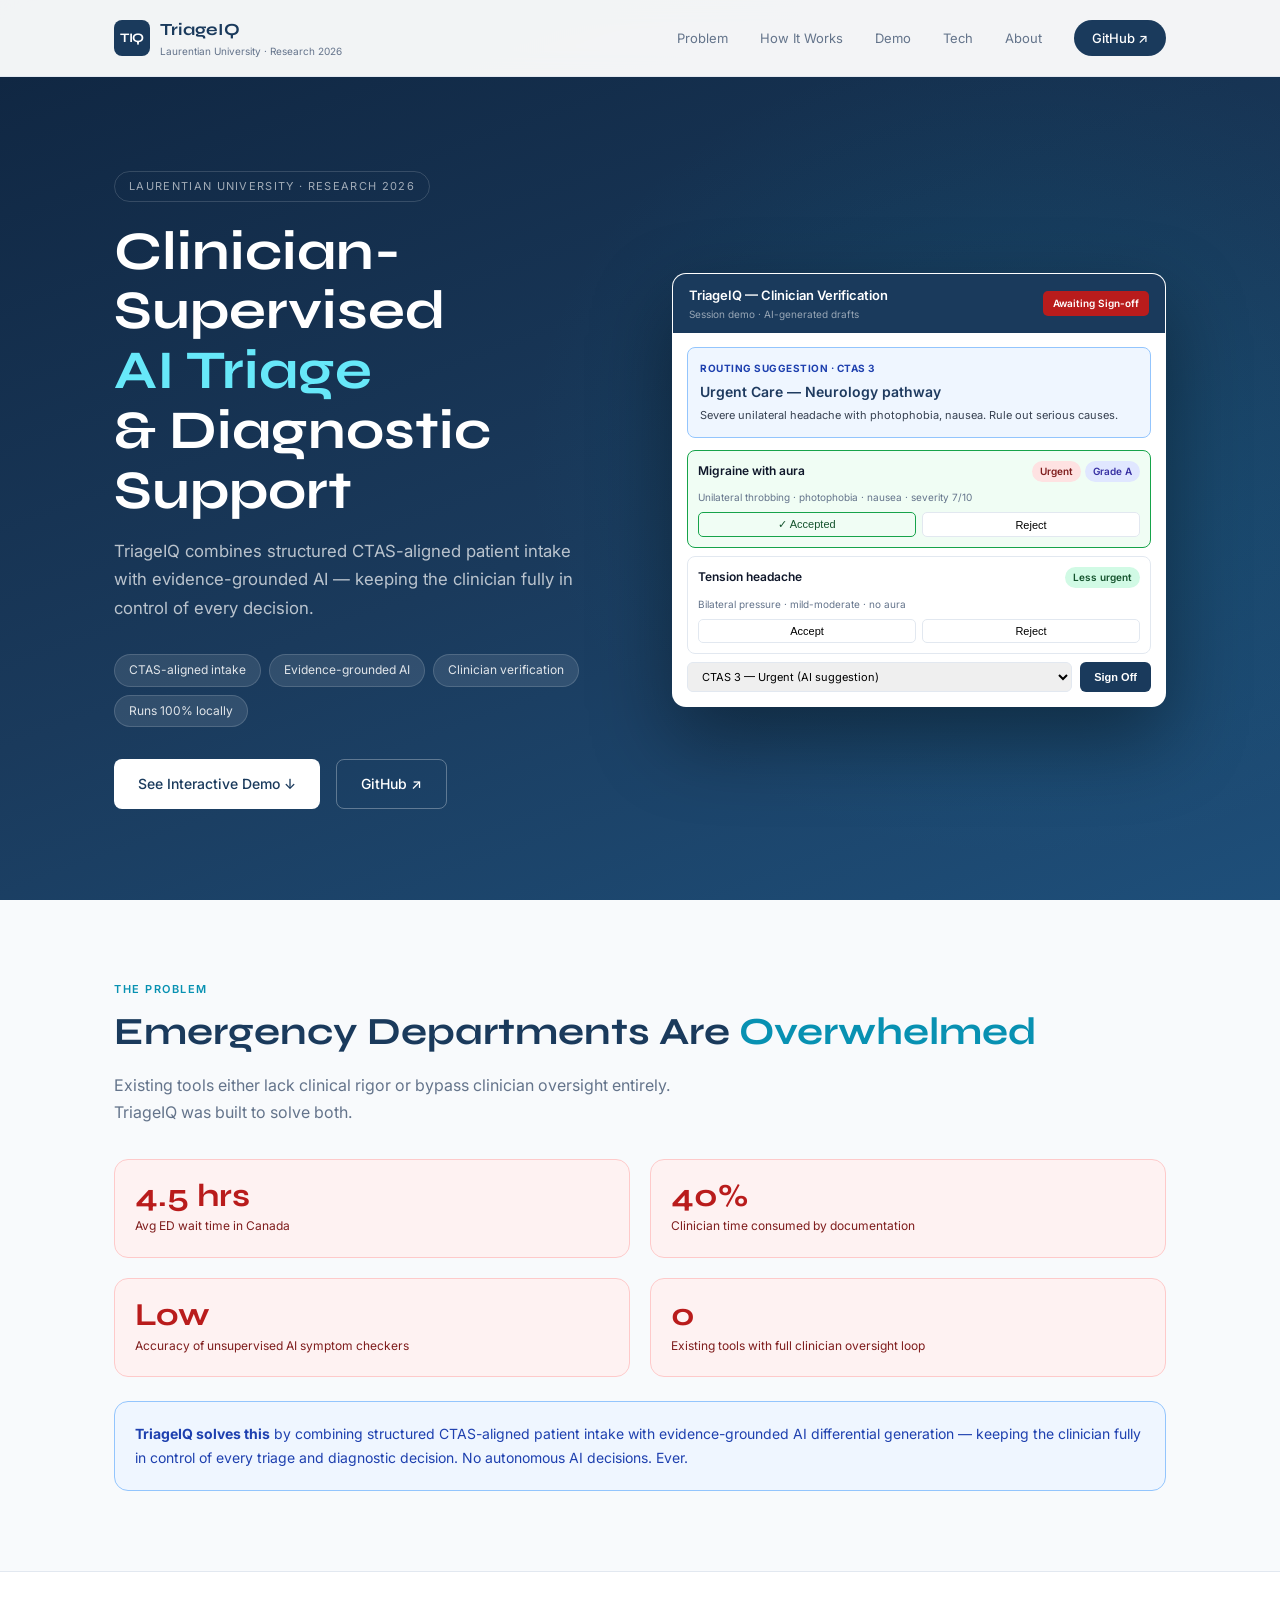
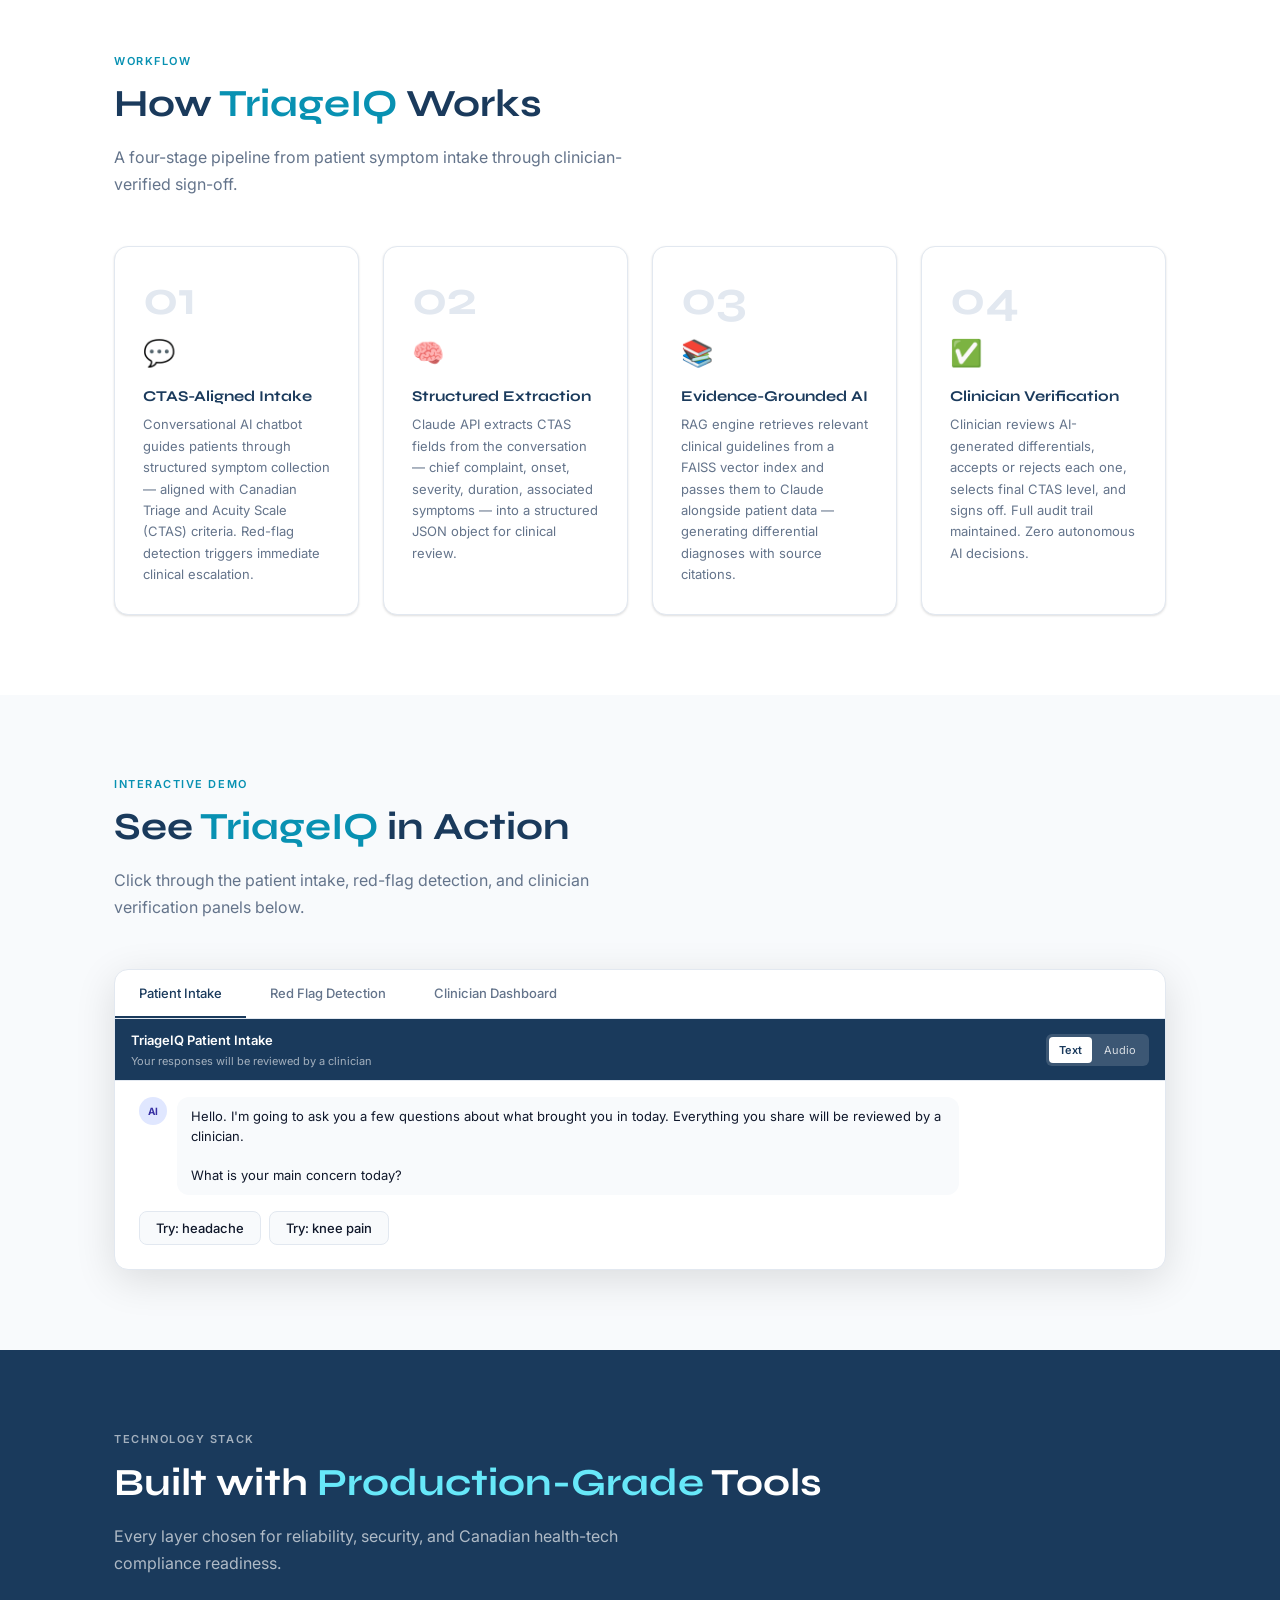
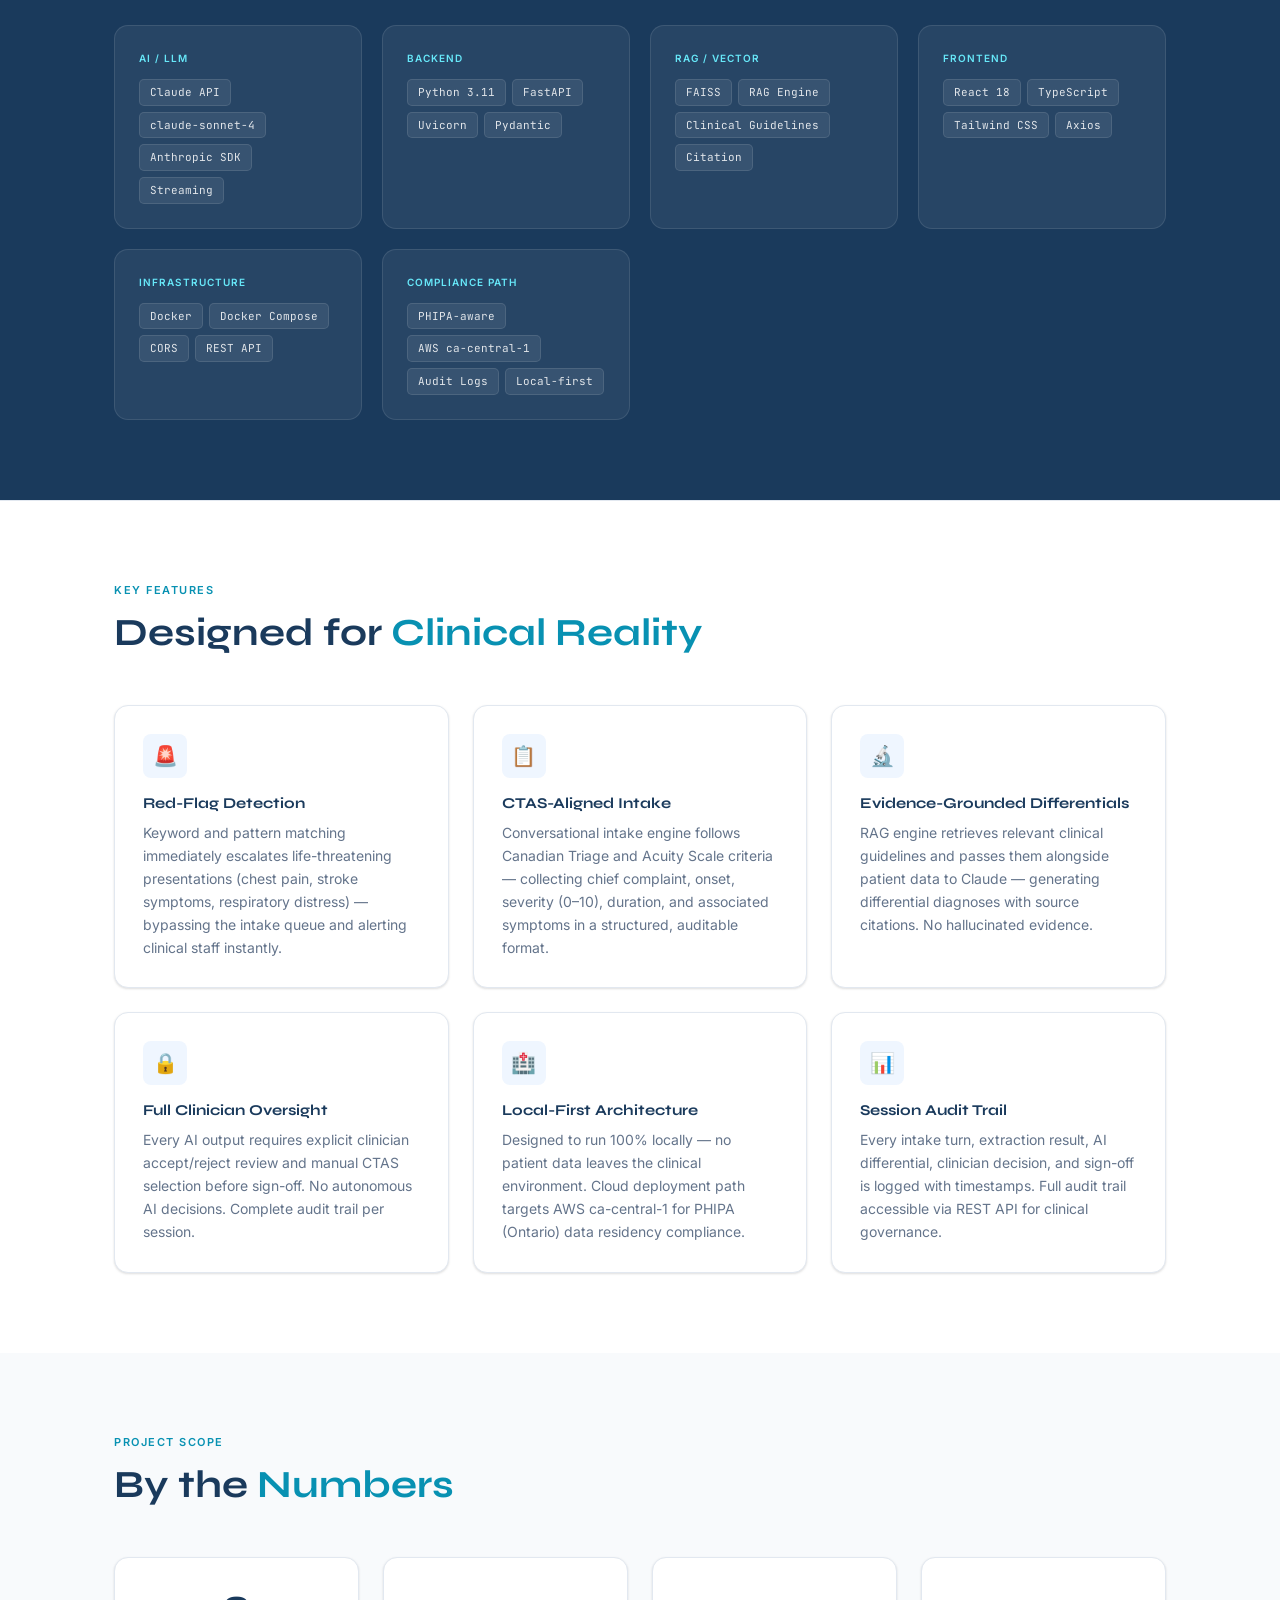
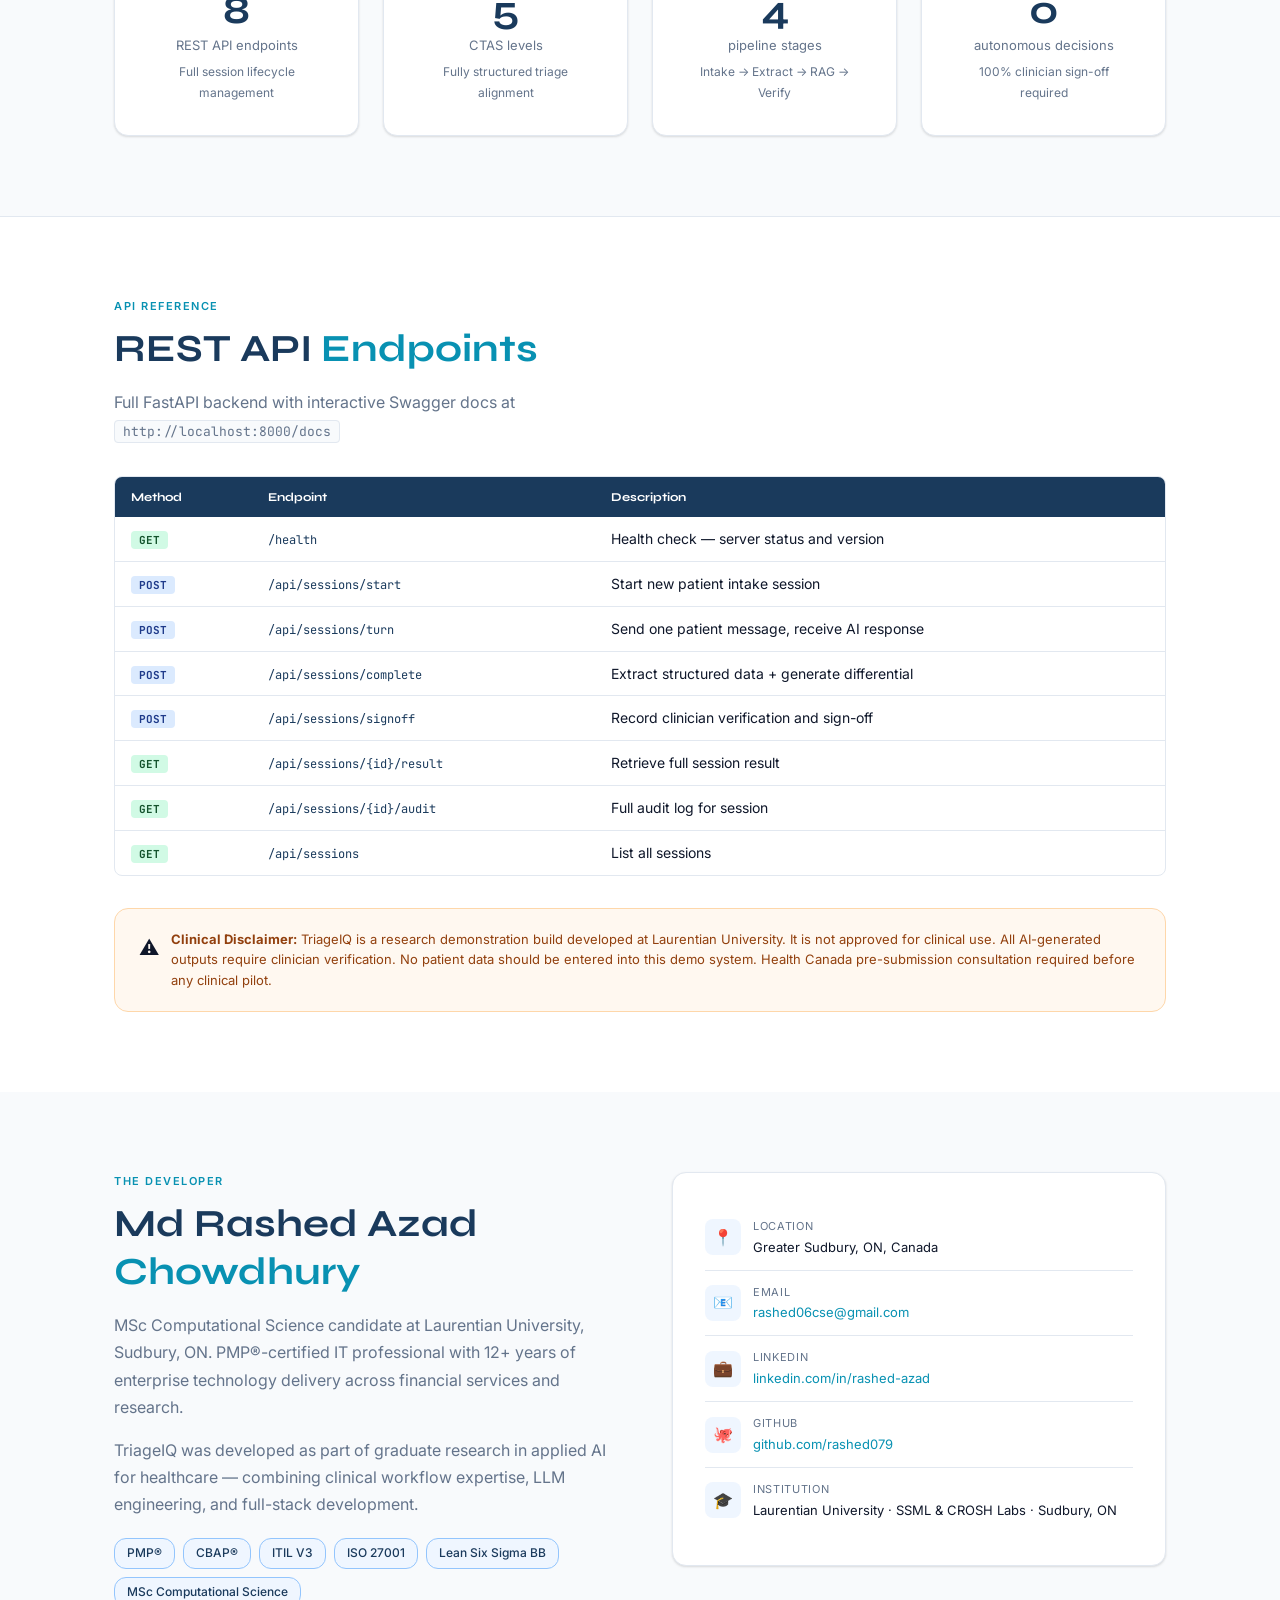
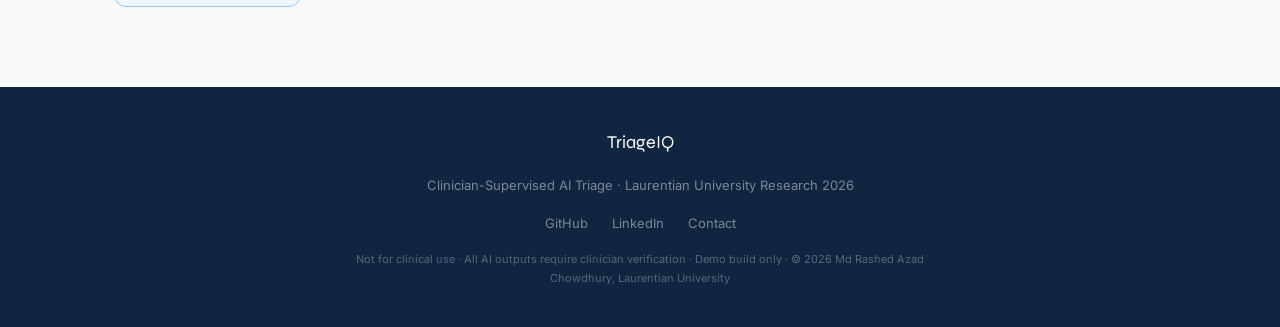
==== github-pages/index.html @ ac17ce96 "Add files via upload" ====
<!DOCTYPE html>
<html lang="en">
<head>
<meta charset="UTF-8">
<meta name="viewport" content="width=device-width, initial-scale=1.0">
<meta name="description" content="TriageIQ — Clinician-Supervised AI Triage & Diagnostic Support. CTAS-aligned intake, evidence-grounded differential generation, full clinician verification. Built at Laurentian University by Md Rashed Azad Chowdhury.">
<meta property="og:title" content="TriageIQ — Clinician-Supervised AI Triage">
<meta property="og:description" content="CTAS-aligned patient intake · Evidence-grounded AI differentials · Full clinician verification workflow">
<meta property="og:type" content="website">
<title>TriageIQ — Clinician-Supervised AI Triage · Laurentian University</title>
<link rel="preconnect" href="https://fonts.googleapis.com">
<link rel="preconnect" href="https://fonts.gstatic.com" crossorigin>
<link href="https://fonts.googleapis.com/css2?family=Syne:wght@400;600;700;800&family=Inter:wght@400;500;600&family=JetBrains+Mono:wght@400;700&display=swap" rel="stylesheet">
<style>
*,*::before,*::after{box-sizing:border-box;margin:0;padding:0}
:root{
  --navy:#1a3a5c;--navy-d:#0f2540;--navy-l:#2a5080;
  --teal:#0891b2;--teal-l:#67e8f9;
  --red:#dc2626;--red-l:#fef2f2;
  --green:#16a34a;--green-l:#f0fdf4;
  --amber:#d97706;--amber-l:#fffbeb;
  --blue-l:#eff6ff;--blue-m:#93c5fd;
  --surface:#f8fafc;--card:#fff;
  --text:#0f172a;--muted:#64748b;--border:#e2e8f0;
  --fd:'Syne',sans-serif;--fb:'Inter',sans-serif;--fm:'JetBrains Mono',monospace;
  --r:8px;--rl:14px;--tr:.2s cubic-bezier(.4,0,.2,1);
  --sh:0 1px 3px rgba(0,0,0,.08),0 1px 2px rgba(0,0,0,.06);
  --sh-lg:0 10px 40px rgba(0,0,0,.12);
}
html{scroll-behavior:smooth}
body{font-family:var(--fb);background:var(--surface);color:var(--text);font-size:16px;line-height:1.7;overflow-x:hidden}
a{color:var(--teal);text-decoration:none;transition:color var(--tr)}
a:hover{color:var(--navy)}
h1,h2,h3,h4{font-family:var(--fd);line-height:1.25}
.c{max-width:1100px;margin:0 auto;padding:0 1.5rem}
.sec{padding:5rem 0}

/* HEADER */
#hdr{position:fixed;top:0;left:0;right:0;z-index:100;background:rgba(255,255,255,.95);backdrop-filter:blur(12px);border-bottom:1px solid var(--border);transition:box-shadow var(--tr)}
#hdr.sc{box-shadow:var(--sh-lg)}
.hi{display:flex;align-items:center;justify-content:space-between;padding:1rem 1.5rem;max-width:1100px;margin:0 auto}
.sl{display:flex;align-items:center;gap:10px}
.lm{width:36px;height:36px;border-radius:var(--r);background:var(--navy);display:flex;align-items:center;justify-content:center;font-family:var(--fd);font-size:13px;font-weight:700;color:#fff;letter-spacing:-.5px}
.lt{font-family:var(--fd);font-size:17px;font-weight:700;color:var(--navy)}
.ls{font-size:10px;color:var(--muted);margin-top:-2px}
.nav{display:flex;gap:2rem;align-items:center}
.nav a{font-size:13px;color:var(--muted);transition:color var(--tr)}
.nav a:hover{color:var(--navy)}
.nc{padding:7px 18px;background:var(--navy);color:#fff!important;border-radius:20px;font-size:13px;font-weight:500;transition:background var(--tr)!important}
.nc:hover{background:var(--navy-l)!important}

/* HERO */
#hero{min-height:100vh;padding-top:80px;background:linear-gradient(160deg,var(--navy-d) 0%,var(--navy) 55%,#1e4f7a 100%);display:flex;align-items:center;overflow:hidden;position:relative}
#hero::before{content:'';position:absolute;inset:0;background:radial-gradient(ellipse 60% 70% at 80% 50%,rgba(8,145,178,.15) 0%,transparent 65%)}
.hg{display:grid;grid-template-columns:1fr 1fr;gap:4rem;align-items:center;position:relative}
.hew{display:inline-flex;align-items:center;gap:8px;font-size:11px;text-transform:uppercase;letter-spacing:.12em;color:rgba(255,255,255,.6);margin-bottom:1.25rem;border:1px solid rgba(255,255,255,.15);padding:5px 14px;border-radius:20px}
.ht{font-size:clamp(2.2rem,4.5vw,3.4rem);color:#fff;margin-bottom:1rem;line-height:1.1}
.ht span{color:var(--teal-l)}
.hd{color:rgba(255,255,255,.7);font-size:1.05rem;margin-bottom:2rem;max-width:480px}
.hps{display:flex;flex-wrap:wrap;gap:8px;margin-bottom:2rem}
.hp{background:rgba(255,255,255,.1);border:1px solid rgba(255,255,255,.15);padding:5px 14px;border-radius:20px;font-size:12px;color:rgba(255,255,255,.85)}
.hca{display:flex;gap:1rem;flex-wrap:wrap}
.btn{display:inline-flex;align-items:center;gap:8px;padding:12px 24px;border-radius:var(--r);font-size:14px;font-weight:500;cursor:pointer;transition:all var(--tr);border:none;font-family:var(--fb)}
.bw{background:#fff;color:var(--navy)}
.bw:hover{background:#f0f9ff;color:var(--navy);transform:translateY(-2px)}
.bg{background:transparent;color:#fff;border:1px solid rgba(255,255,255,.3)}
.bg:hover{border-color:#fff;transform:translateY(-2px)}

/* APP MOCKUP */
.am{background:#fff;border-radius:var(--rl);box-shadow:0 32px 80px rgba(0,0,0,.4);overflow:hidden;border:1px solid rgba(255,255,255,.1);animation:float 6s ease-in-out infinite}
@keyframes float{0%,100%{transform:translateY(0)}50%{transform:translateY(-10px)}}
.mtb{background:var(--navy);padding:10px 16px;display:flex;align-items:center;justify-content:space-between}
.mtt{font-weight:600;font-size:13px;color:#fff}
.mts{font-size:10px;color:rgba(255,255,255,.55)}
.sp{background:#b91c1c;padding:4px 10px;border-radius:5px;font-size:10px;font-weight:600;color:#fff}
.mb2{padding:14px}
.rb{background:var(--blue-l);border:1px solid var(--blue-m);border-radius:var(--r);padding:12px;margin-bottom:12px}
.rt{font-size:10px;font-weight:700;color:#1e40af;text-transform:uppercase;letter-spacing:.5px;margin-bottom:3px}
.rtt{font-size:14px;font-weight:600;color:#1e3a5f}
.rd{font-size:11px;color:#374151;margin-top:2px}
.dc{border:1px solid var(--border);border-radius:var(--r);padding:10px;margin-bottom:8px;transition:all .3s}
.dc.acc{border-color:#16a34a;background:var(--green-l)}
.dc.rej{border-color:#dc2626;background:var(--red-l);opacity:.6}
.dn{font-weight:600;font-size:12px;color:var(--text);margin-bottom:4px}
.dm2{font-size:10px;color:var(--muted);margin-bottom:6px}
.db{display:flex;gap:6px}
.dbt{flex:1;padding:5px;border-radius:5px;border:1px solid var(--border);background:#fff;font-size:11px;font-weight:500;cursor:pointer;transition:all .2s}
.dbt:hover{background:var(--surface)}
.dbt.ac{background:var(--green-l);border-color:#16a34a;color:#14532d}
.dbt.rj{background:var(--red-l);border-color:#dc2626;color:#7f1d1d}
.badge{display:inline-flex;align-items:center;padding:2px 8px;border-radius:20px;font-size:10px;font-weight:600}

/* PROBLEM */
.sg{display:grid;grid-template-columns:repeat(2,1fr);gap:1.25rem;margin-top:2rem}
.sc2{background:var(--red-l);border:1px solid #fecaca;border-radius:var(--rl);padding:1.25rem}
.sn{font-family:var(--fd);font-size:2rem;color:#b91c1c;font-weight:700;line-height:1}
.sl2{font-size:12px;color:#7f1d1d;margin-top:.3rem}
.sol{background:var(--blue-l);border:1px solid var(--blue-m);border-radius:var(--rl);padding:1.25rem;margin-top:1.5rem;font-size:14px;color:#1e40af;line-height:1.7}

/* HEADINGS */
.ew{font-size:11px;text-transform:uppercase;letter-spacing:.14em;color:var(--teal);margin-bottom:.6rem;font-weight:600}
.ew-w{color:rgba(255,255,255,.6)}
.st{font-size:clamp(1.7rem,3vw,2.4rem);color:var(--navy);margin-bottom:1rem}
.st span{color:var(--teal)}
.st-w{color:#fff}
.sd{color:var(--muted);max-width:560px}
.sd-w{color:rgba(255,255,255,.65)}

/* HOW IT WORKS */
.stg{display:grid;grid-template-columns:repeat(auto-fit,minmax(230px,1fr));gap:1.5rem;margin-top:3rem}
.scard{background:var(--card);border:1px solid var(--border);border-radius:var(--rl);padding:1.75rem;box-shadow:var(--sh);transition:all var(--tr)}
.scard:hover{transform:translateY(-4px);box-shadow:var(--sh-lg)}
.snum{font-family:var(--fd);font-size:3rem;font-weight:700;color:var(--border);line-height:1;margin-bottom:.5rem}
.sic{font-size:26px;margin-bottom:.75rem}
.sti{font-family:var(--fd);font-size:15px;color:var(--navy);margin-bottom:.5rem}
.sde{font-size:13px;color:var(--muted);line-height:1.65}

/* DEMO PANEL */
.demo-panel{background:var(--card);border:1px solid var(--border);border-radius:var(--rl);overflow:hidden;box-shadow:var(--sh-lg);margin-top:3rem}
.dp-tabs{display:flex;border-bottom:1px solid var(--border)}
.dp-tab{padding:.75rem 1.5rem;font-size:13px;font-weight:500;cursor:pointer;color:var(--muted);border-bottom:2px solid transparent;transition:all var(--tr)}
.dp-tab.active{color:var(--navy);border-bottom-color:var(--navy)}
.dp-body{padding:1.5rem}
.chat-demo{display:flex;flex-direction:column;gap:12px}
.cm{display:flex;gap:10px}
.cm.u{flex-direction:row-reverse}
.av{width:28px;height:28px;border-radius:50%;background:#e0e7ff;display:flex;align-items:center;justify-content:center;font-size:10px;font-weight:700;color:#3730a3;flex-shrink:0}
.bub{max-width:78%;padding:10px 14px;border-radius:12px;font-size:13px;line-height:1.5}
.bub.ai{background:var(--surface);color:var(--text)}
.bub.u{background:var(--navy);color:#fff}
.bub.alert{background:var(--red-l);border:1px solid #fecaca;color:#7f1d1d}
.pulse-dot{display:inline-block;width:8px;height:8px;border-radius:50%;background:#dc2626;animation:pulse 1s ease-in-out infinite;margin-right:6px}
@keyframes pulse{0%,100%{opacity:1}50%{opacity:.3}}
.red-bar{background:var(--red-l);border-bottom:2px solid #dc2626;padding:10px 16px;display:flex;align-items:center;gap:8px;font-size:13px;font-weight:600;color:#7f1d1d}

/* TECH */
.tech-section{background:var(--navy)}
.tg{display:grid;grid-template-columns:repeat(auto-fit,minmax(200px,1fr));gap:1.25rem;margin-top:3rem}
.tc{background:rgba(255,255,255,.06);border:1px solid rgba(255,255,255,.1);border-radius:var(--rl);padding:1.5rem;transition:all var(--tr)}
.tc:hover{background:rgba(255,255,255,.1);border-color:rgba(255,255,255,.2)}
.tcat{font-size:10px;text-transform:uppercase;letter-spacing:.1em;color:var(--teal-l);margin-bottom:.75rem;font-weight:600}
.tis{display:flex;flex-wrap:wrap;gap:6px}
.ttag{font-family:var(--fm);font-size:11px;background:rgba(255,255,255,.08);border:1px solid rgba(255,255,255,.1);padding:3px 10px;border-radius:5px;color:rgba(255,255,255,.85)}

/* FEATURES */
.fg{display:grid;grid-template-columns:repeat(auto-fit,minmax(280px,1fr));gap:1.5rem;margin-top:3rem}
.fc{background:var(--card);border:1px solid var(--border);border-radius:var(--rl);padding:1.75rem;box-shadow:var(--sh)}
.fic{width:44px;height:44px;border-radius:var(--r);background:var(--blue-l);display:flex;align-items:center;justify-content:center;font-size:20px;margin-bottom:1rem}
.fti{font-family:var(--fd);font-size:15px;color:var(--navy);margin-bottom:.5rem}
.fde{font-size:14px;color:var(--muted);line-height:1.65}

/* API TABLE */
.api-wrap{overflow-x:auto;margin-top:2rem;border-radius:var(--r);border:1px solid var(--border)}
.at{width:100%;border-collapse:collapse;font-size:14px}
.at th{background:var(--navy);color:#fff;padding:10px 16px;text-align:left;font-family:var(--fd);font-size:12px}
.at td{padding:10px 16px;border-bottom:1px solid var(--border)}
.at tr:last-child td{border-bottom:none}
.at tr:hover td{background:var(--surface)}
.meth{font-family:var(--fm);font-size:11px;font-weight:700;padding:2px 8px;border-radius:4px}
.meth.g{background:#d1fae5;color:#14532d}
.meth.p{background:#dbeafe;color:#1e3a8a}
.ep{font-family:var(--fm);font-size:12px;color:var(--navy)}

/* METRICS */
.mg{display:grid;grid-template-columns:repeat(auto-fit,minmax(180px,1fr));gap:1.5rem;margin-top:3rem}
.mc{background:var(--card);border:1px solid var(--border);border-radius:var(--rl);padding:2rem;text-align:center;box-shadow:var(--sh)}
.mn{font-family:var(--fd);font-size:2.5rem;font-weight:700;color:var(--navy);line-height:1}
.mu{font-size:13px;color:var(--muted);margin-top:.25rem}
.ml{font-size:12px;color:var(--muted);margin-top:.4rem}

/* DISCLAIMER */
.disc{background:#fff8f0;border:1px solid #fed7aa;border-radius:var(--rl);padding:1.25rem 1.5rem;display:flex;gap:12px;align-items:flex-start;margin-top:2rem}
.di{font-size:20px;flex-shrink:0;margin-top:2px}
.dt{font-size:13px;color:#92400e;line-height:1.6}

/* ABOUT */
.ag{display:grid;grid-template-columns:1fr 1fr;gap:4rem;align-items:start}
.ct{display:flex;flex-wrap:wrap;gap:8px;margin-top:1.25rem}
.ctg{font-size:12px;padding:4px 12px;border-radius:12px;background:var(--blue-l);border:1px solid var(--blue-m);color:var(--navy);font-weight:500}
.cc{background:var(--card);border:1px solid var(--border);border-radius:var(--rl);padding:2rem;box-shadow:var(--sh)}
.cr{display:flex;align-items:center;gap:12px;padding:.75rem 0;border-bottom:1px solid var(--border)}
.cr:last-child{border-bottom:none}
.ci{width:36px;height:36px;border-radius:var(--r);background:var(--blue-l);display:flex;align-items:center;justify-content:center;font-size:16px;flex-shrink:0}
.cla{font-size:11px;color:var(--muted);text-transform:uppercase;letter-spacing:.06em}
.cva{font-size:13px;color:var(--text)}
.cva a{color:var(--teal)}

/* FOOTER */
#ftr{background:var(--navy-d);padding:2.5rem 0}
.fi{display:flex;flex-direction:column;align-items:center;gap:1rem;text-align:center}
.flo{font-family:var(--fd);font-size:18px;color:#fff}
.ftg{font-size:13px;color:rgba(255,255,255,.45)}
.fls{display:flex;gap:1.5rem}
.fls a{font-size:13px;color:rgba(255,255,255,.45);transition:color var(--tr)}
.fls a:hover{color:var(--teal-l)}
.fd2{font-size:11px;color:rgba(255,255,255,.3);max-width:600px}

/* RESPONSIVE */
@media(max-width:768px){
  .hg,.ag{grid-template-columns:1fr}
  .am{display:none}
  .nav{display:none}
  .sg{grid-template-columns:1fr 1fr}
}
</style>
</head>
<body>

<!-- HEADER -->
<header id="hdr">
  <div class="hi">
    <div class="sl">
      <div class="lm">TIQ</div>
      <div>
        <div class="lt">TriageIQ</div>
        <div class="ls">Laurentian University · Research 2026</div>
      </div>
    </div>
    <nav class="nav" aria-label="Primary">
      <a href="#problem">Problem</a>
      <a href="#how">How It Works</a>
      <a href="#demo">Demo</a>
      <a href="#tech">Tech</a>
      <a href="#about">About</a>
      <a href="https://github.com/rashed079/triageiq" class="nc" target="_blank" rel="noopener">GitHub ↗</a>
    </nav>
  </div>
</header>

<!-- HERO -->
<section id="hero">
  <div class="c">
    <div class="hg">
      <div>
        <div class="hew">Laurentian University · Research 2026</div>
        <h1 class="ht">Clinician-Supervised<br><span>AI Triage</span><br>& Diagnostic Support</h1>
        <p class="hd">TriageIQ combines structured CTAS-aligned patient intake with evidence-grounded AI — keeping the clinician fully in control of every decision.</p>
        <div class="hps">
          <span class="hp">CTAS-aligned intake</span>
          <span class="hp">Evidence-grounded AI</span>
          <span class="hp">Clinician verification</span>
          <span class="hp">Runs 100% locally</span>
        </div>
        <div class="hca">
          <a href="#demo" class="btn bw">See Interactive Demo ↓</a>
          <a href="https://github.com/rashed079/triageiq" class="btn bg" target="_blank" rel="noopener">GitHub ↗</a>
        </div>
      </div>
      <div aria-hidden="true">
        <div class="am">
          <div class="mtb">
            <div><div class="mtt">TriageIQ — Clinician Verification</div><div class="mts">Session demo · AI-generated drafts</div></div>
            <div class="sp">Awaiting Sign-off</div>
          </div>
          <div class="mb2">
            <div class="rb">
              <div class="rt">Routing suggestion · CTAS 3</div>
              <div class="rtt">Urgent Care — Neurology pathway</div>
              <div class="rd">Severe unilateral headache with photophobia, nausea. Rule out serious causes.</div>
            </div>
            <div class="dc acc" id="m-d1">
              <div style="display:flex;justify-content:space-between;align-items:flex-start;margin-bottom:4px">
                <div class="dn">Migraine with aura</div>
                <div style="display:flex;gap:4px">
                  <span class="badge" style="background:#fee2e2;color:#7f1d1d">Urgent</span>
                  <span class="badge" style="background:#e0e7ff;color:#3730a3">Grade A</span>
                </div>
              </div>
              <div class="dm2">Unilateral throbbing · photophobia · nausea · severity 7/10</div>
              <div class="db">
                <button class="dbt ac" onclick="mockAccept('m-d1',this)">✓ Accepted</button>
                <button class="dbt" onclick="mockReject('m-d1',this)">Reject</button>
              </div>
            </div>
            <div class="dc" id="m-d2">
              <div style="display:flex;justify-content:space-between;align-items:flex-start;margin-bottom:4px">
                <div class="dn">Tension headache</div>
                <span class="badge" style="background:#d1fae5;color:#14532d">Less urgent</span>
              </div>
              <div class="dm2">Bilateral pressure · mild-moderate · no aura</div>
              <div class="db">
                <button class="dbt" onclick="mockAccept('m-d2',this)">Accept</button>
                <button class="dbt" onclick="mockReject('m-d2',this)">Reject</button>
              </div>
            </div>
            <div style="display:flex;gap:8px;margin-top:8px">
              <select style="flex:1;padding:6px 10px;border-radius:6px;font-size:11px;border:1px solid var(--border);font-family:var(--fb)">
                <option>CTAS 3 — Urgent (AI suggestion)</option>
                <option>CTAS 2 — Emergent</option>
              </select>
              <button style="padding:6px 14px;background:var(--navy);color:#fff;border:none;border-radius:6px;font-size:11px;font-weight:600;cursor:pointer">Sign Off</button>
            </div>
          </div>
        </div>
      </div>
    </div>
  </div>
</section>

<!-- PROBLEM -->
<section id="problem" class="sec">
  <div class="c">
    <p class="ew">The Problem</p>
    <h2 class="st">Emergency Departments Are <span>Overwhelmed</span></h2>
    <p class="sd">Existing tools either lack clinical rigor or bypass clinician oversight entirely. TriageIQ was built to solve both.</p>
    <div class="sg">
      <div class="sc2"><div class="sn">4.5 hrs</div><div class="sl2">Avg ED wait time in Canada</div></div>
      <div class="sc2"><div class="sn">40%</div><div class="sl2">Clinician time consumed by documentation</div></div>
      <div class="sc2"><div class="sn">Low</div><div class="sl2">Accuracy of unsupervised AI symptom checkers</div></div>
      <div class="sc2"><div class="sn">0</div><div class="sl2">Existing tools with full clinician oversight loop</div></div>
    </div>
    <div class="sol">
      <strong>TriageIQ solves this</strong> by combining structured CTAS-aligned patient intake with evidence-grounded AI differential generation — keeping the clinician fully in control of every triage and diagnostic decision. No autonomous AI decisions. Ever.
    </div>
  </div>
</section>

<!-- HOW IT WORKS -->
<section id="how" class="sec" style="background:#fff;border-top:1px solid var(--border)">
  <div class="c">
    <p class="ew">Workflow</p>
    <h2 class="st">How <span>TriageIQ</span> Works</h2>
    <p class="sd">A four-stage pipeline from patient symptom intake through clinician-verified sign-off.</p>
    <div class="stg">
      <div class="scard"><div class="snum">01</div><div class="sic">💬</div><h3 class="sti">CTAS-Aligned Intake</h3><p class="sde">Conversational AI chatbot guides patients through structured symptom collection — aligned with Canadian Triage and Acuity Scale (CTAS) criteria. Red-flag detection triggers immediate clinical escalation.</p></div>
      <div class="scard"><div class="snum">02</div><div class="sic">🧠</div><h3 class="sti">Structured Extraction</h3><p class="sde">Claude API extracts CTAS fields from the conversation — chief complaint, onset, severity, duration, associated symptoms — into a structured JSON object for clinical review.</p></div>
      <div class="scard"><div class="snum">03</div><div class="sic">📚</div><h3 class="sti">Evidence-Grounded AI</h3><p class="sde">RAG engine retrieves relevant clinical guidelines from a FAISS vector index and passes them to Claude alongside patient data — generating differential diagnoses with source citations.</p></div>
      <div class="scard"><div class="snum">04</div><div class="sic">✅</div><h3 class="sti">Clinician Verification</h3><p class="sde">Clinician reviews AI-generated differentials, accepts or rejects each one, selects final CTAS level, and signs off. Full audit trail maintained. Zero autonomous AI decisions.</p></div>
    </div>
  </div>
</section>

<!-- INTERACTIVE DEMO -->
<section id="demo" class="sec">
  <div class="c">
    <p class="ew">Interactive Demo</p>
    <h2 class="st">See <span>TriageIQ</span> in Action</h2>
    <p class="sd">Click through the patient intake, red-flag detection, and clinician verification panels below.</p>
    <div class="demo-panel">
      <div class="dp-tabs">
        <div class="dp-tab active" onclick="showTab('intake',this)">Patient Intake</div>
        <div class="dp-tab" onclick="showTab('redflag',this)">Red Flag Detection</div>
        <div class="dp-tab" onclick="showTab('clinician',this)">Clinician Dashboard</div>
      </div>
      <div id="tab-intake" class="dp-body">
        <div style="background:var(--navy);padding:10px 16px;display:flex;justify-content:space-between;align-items:center;margin:-1.5rem -1.5rem 1rem;border-bottom:1px solid var(--border)">
          <div><div style="font-weight:600;font-size:13px;color:#fff">TriageIQ Patient Intake</div><div style="font-size:11px;color:rgba(255,255,255,.6)">Your responses will be reviewed by a clinician</div></div>
          <div style="background:rgba(255,255,255,.15);border-radius:6px;padding:3px;display:flex;gap:2px">
            <div style="padding:4px 10px;background:#fff;border-radius:4px;font-size:11px;font-weight:600;color:var(--navy)">Text</div>
            <div style="padding:4px 10px;font-size:11px;color:rgba(255,255,255,.8)">Audio</div>
          </div>
        </div>
        <div class="chat-demo" id="intake-chat">
          <div class="cm"><div class="av">AI</div><div class="bub ai">Hello. I'm going to ask you a few questions about what brought you in today. Everything you share will be reviewed by a clinician.<br><br>What is your main concern today?</div></div>
        </div>
        <div style="display:flex;gap:8px;margin-top:1rem;flex-wrap:wrap">
          <button class="btn" style="padding:8px 16px;font-size:13px;background:var(--surface);border:1px solid var(--border);color:var(--text)" onclick="addMsg('intake-chat','I have a severe headache on one side','Severe unilateral headache for 3 hours, with sensitivity to light and feeling nauseous.')">Try: headache</button>
          <button class="btn" style="padding:8px 16px;font-size:13px;background:var(--surface);border:1px solid var(--border);color:var(--text)" onclick="addMsg('intake-chat','My knee is swollen and painful','How long has your knee been swollen? And did you injure it or did it come on gradually?')">Try: knee pain</button>
        </div>
      </div>
      <div id="tab-redflag" class="dp-body" style="display:none">
        <div class="red-bar"><span class="pulse-dot"></span>The clinical team has been alerted. Please remain where you are.</div>
        <div class="chat-demo" style="margin-top:1rem">
          <div class="cm"><div class="av">AI</div><div class="bub ai">Hello. What is your main concern today?</div></div>
          <div class="cm u"><div class="bub u">I have chest pain and cannot breathe</div></div>
          <div class="cm"><div class="av">AI</div><div class="bub alert">I need to alert the clinical team right away. Please stay where you are — someone will be with you very soon. <strong>Do not move.</strong></div></div>
        </div>
        <div style="background:var(--red-l);border:1px solid #fecaca;border-radius:var(--r);padding:1rem;margin-top:1rem">
          <div style="font-weight:600;font-size:13px;color:#7f1d1d;margin-bottom:.4rem">🚨 Red Flag Detected — Immediate Escalation</div>
          <div style="font-size:12px;color:#991b1b">Keywords matched: <code style="background:#fecaca;padding:1px 6px;border-radius:4px">chest pain</code> + <code style="background:#fecaca;padding:1px 6px;border-radius:4px">cannot breathe</code> → CTAS 1 auto-escalation protocol triggered. Clinician dashboard alerted.</div>
        </div>
      </div>
      <div id="tab-clinician" class="dp-body" style="display:none">
        <div style="display:flex;align-items:center;justify-content:space-between;margin-bottom:1rem;flex-wrap:wrap;gap:8px">
          <div><div style="font-weight:600;font-size:14px;color:var(--navy)">Clinician Verification Dashboard</div><div style="font-size:12px;color:var(--muted)">AI-generated drafts — all decisions require clinician sign-off</div></div>
          <span class="badge" style="background:#fee2e2;color:#7f1d1d;font-size:12px;padding:4px 12px">Awaiting Sign-off</span>
        </div>
        <div class="rb">
          <div class="rt">AI Routing Suggestion · CTAS 3</div>
          <div class="rtt">Urgent Care — Neurology pathway</div>
          <div class="rd">Severe unilateral headache with photophobia and nausea. Rule out subarachnoid haemorrhage and meningitis.</div>
        </div>
        <div class="dc" id="c-d1">
          <div style="display:flex;justify-content:space-between;align-items:flex-start;margin-bottom:6px">
            <div class="dn">Migraine with aura</div>
            <div style="display:flex;gap:4px">
              <span class="badge" style="background:#fee2e2;color:#7f1d1d">Urgent</span>
              <span class="badge" style="background:#b91c1c;color:#fff">High confidence</span>
              <span class="badge" style="background:#e0e7ff;color:#3730a3">Grade A evidence</span>
            </div>
          </div>
          <div class="dm2">Unilateral throbbing headache · photophobia · nausea · onset 3 hours · severity 7/10 · CTAS guideline §3.2 cited</div>
          <div class="db">
            <button class="dbt" id="c-d1-a" onclick="clinAccept('c-d1')">Accept</button>
            <button class="dbt" id="c-d1-r" onclick="clinReject('c-d1')">Reject</button>
          </div>
        </div>
        <div class="dc" id="c-d2">
          <div style="display:flex;justify-content:space-between;align-items:flex-start;margin-bottom:6px">
            <div class="dn">Tension headache</div>
            <div style="display:flex;gap:4px">
              <span class="badge" style="background:#d1fae5;color:#14532d">Less urgent</span>
              <span class="badge" style="background:#b45309;color:#fff">Medium confidence</span>
            </div>
          </div>
          <div class="dm2">Bilateral pressure · mild-moderate severity · no aura reported</div>
          <div class="db">
            <button class="dbt" id="c-d2-a" onclick="clinAccept('c-d2')">Accept</button>
            <button class="dbt" id="c-d2-r" onclick="clinReject('c-d2')">Reject</button>
          </div>
        </div>
        <div style="display:flex;gap:8px;align-items:center;margin-top:1rem;flex-wrap:wrap">
          <select id="ctas-sel" style="flex:1;min-width:200px;padding:8px 12px;border-radius:var(--r);font-size:13px;border:1px solid var(--border);font-family:var(--fb)">
            <option value="">Select CTAS level to enable sign-off</option>
            <option value="2">2 — Emergent</option>
            <option value="3">3 — Urgent</option>
            <option value="4">4 — Less Urgent</option>
          </select>
          <button id="signoff-btn" onclick="doSignoff()" style="padding:8px 20px;background:#ccc;color:#fff;border:none;border-radius:var(--r);font-size:13px;font-weight:600;cursor:not-allowed;transition:all .2s">Sign Off & Finalize</button>
        </div>
        <div id="signoff-result" style="display:none;margin-top:1rem;background:var(--green-l);border:1px solid #86efac;border-radius:var(--r);padding:1rem;font-size:13px;color:#14532d">
          <strong>✓ Session finalized.</strong> Clinician sign-off recorded. Full audit trail saved. Patient routing confirmed.
        </div>
      </div>
    </div>
  </div>
</section>

<!-- TECH STACK -->
<section id="tech" class="sec tech-section">
  <div class="c">
    <p class="ew ew-w">Technology Stack</p>
    <h2 class="st st-w">Built with <span style="color:var(--teal-l)">Production-Grade</span> Tools</h2>
    <p class="sd sd-w">Every layer chosen for reliability, security, and Canadian health-tech compliance readiness.</p>
    <div class="tg">
      <div class="tc"><div class="tcat">AI / LLM</div><div class="tis"><span class="ttag">Claude API</span><span class="ttag">claude-sonnet-4</span><span class="ttag">Anthropic SDK</span><span class="ttag">Streaming</span></div></div>
      <div class="tc"><div class="tcat">Backend</div><div class="tis"><span class="ttag">Python 3.11</span><span class="ttag">FastAPI</span><span class="ttag">Uvicorn</span><span class="ttag">Pydantic</span></div></div>
      <div class="tc"><div class="tcat">RAG / Vector</div><div class="tis"><span class="ttag">FAISS</span><span class="ttag">RAG Engine</span><span class="ttag">Clinical Guidelines</span><span class="ttag">Citation</span></div></div>
      <div class="tc"><div class="tcat">Frontend</div><div class="tis"><span class="ttag">React 18</span><span class="ttag">TypeScript</span><span class="ttag">Tailwind CSS</span><span class="ttag">Axios</span></div></div>
      <div class="tc"><div class="tcat">Infrastructure</div><div class="tis"><span class="ttag">Docker</span><span class="ttag">Docker Compose</span><span class="ttag">CORS</span><span class="ttag">REST API</span></div></div>
      <div class="tc"><div class="tcat">Compliance Path</div><div class="tis"><span class="ttag">PHIPA-aware</span><span class="ttag">AWS ca-central-1</span><span class="ttag">Audit Logs</span><span class="ttag">Local-first</span></div></div>
    </div>
  </div>
</section>

<!-- KEY FEATURES -->
<section class="sec" style="background:#fff;border-top:1px solid var(--border)">
  <div class="c">
    <p class="ew">Key Features</p>
    <h2 class="st">Designed for <span>Clinical Reality</span></h2>
    <div class="fg">
      <div class="fc"><div class="fic">🚨</div><h3 class="fti">Red-Flag Detection</h3><p class="fde">Keyword and pattern matching immediately escalates life-threatening presentations (chest pain, stroke symptoms, respiratory distress) — bypassing the intake queue and alerting clinical staff instantly.</p></div>
      <div class="fc"><div class="fic">📋</div><h3 class="fti">CTAS-Aligned Intake</h3><p class="fde">Conversational intake engine follows Canadian Triage and Acuity Scale criteria — collecting chief complaint, onset, severity (0–10), duration, and associated symptoms in a structured, auditable format.</p></div>
      <div class="fc"><div class="fic">🔬</div><h3 class="fti">Evidence-Grounded Differentials</h3><p class="fde">RAG engine retrieves relevant clinical guidelines and passes them alongside patient data to Claude — generating differential diagnoses with source citations. No hallucinated evidence.</p></div>
      <div class="fc"><div class="fic">🔒</div><h3 class="fti">Full Clinician Oversight</h3><p class="fde">Every AI output requires explicit clinician accept/reject review and manual CTAS selection before sign-off. No autonomous AI decisions. Complete audit trail per session.</p></div>
      <div class="fc"><div class="fic">🏥</div><h3 class="fti">Local-First Architecture</h3><p class="fde">Designed to run 100% locally — no patient data leaves the clinical environment. Cloud deployment path targets AWS ca-central-1 for PHIPA (Ontario) data residency compliance.</p></div>
      <div class="fc"><div class="fic">📊</div><h3 class="fti">Session Audit Trail</h3><p class="fde">Every intake turn, extraction result, AI differential, clinician decision, and sign-off is logged with timestamps. Full audit trail accessible via REST API for clinical governance.</p></div>
    </div>
  </div>
</section>

<!-- METRICS -->
<section class="sec">
  <div class="c">
    <p class="ew">Project Scope</p>
    <h2 class="st">By the <span>Numbers</span></h2>
    <div class="mg">
      <div class="mc"><div class="mn">8</div><div class="mu">REST API endpoints</div><div class="ml">Full session lifecycle management</div></div>
      <div class="mc"><div class="mn">5</div><div class="mu">CTAS levels</div><div class="ml">Fully structured triage alignment</div></div>
      <div class="mc"><div class="mn">4</div><div class="mu">pipeline stages</div><div class="ml">Intake → Extract → RAG → Verify</div></div>
      <div class="mc"><div class="mn">0</div><div class="mu">autonomous decisions</div><div class="ml">100% clinician sign-off required</div></div>
    </div>
  </div>
</section>

<!-- API REFERENCE -->
<section id="api" class="sec" style="background:#fff;border-top:1px solid var(--border)">
  <div class="c">
    <p class="ew">API Reference</p>
    <h2 class="st">REST API <span>Endpoints</span></h2>
    <p class="sd">Full FastAPI backend with interactive Swagger docs at <code style="font-family:var(--fm);font-size:13px;background:var(--surface);padding:2px 8px;border-radius:4px;border:1px solid var(--border)">http://localhost:8000/docs</code></p>
    <div class="api-wrap">
      <table class="at">
        <thead><tr><th>Method</th><th>Endpoint</th><th>Description</th></tr></thead>
        <tbody>
          <tr><td><span class="meth g">GET</span></td><td><span class="ep">/health</span></td><td>Health check — server status and version</td></tr>
          <tr><td><span class="meth p">POST</span></td><td><span class="ep">/api/sessions/start</span></td><td>Start new patient intake session</td></tr>
          <tr><td><span class="meth p">POST</span></td><td><span class="ep">/api/sessions/turn</span></td><td>Send one patient message, receive AI response</td></tr>
          <tr><td><span class="meth p">POST</span></td><td><span class="ep">/api/sessions/complete</span></td><td>Extract structured data + generate differential</td></tr>
          <tr><td><span class="meth p">POST</span></td><td><span class="ep">/api/sessions/signoff</span></td><td>Record clinician verification and sign-off</td></tr>
          <tr><td><span class="meth g">GET</span></td><td><span class="ep">/api/sessions/{id}/result</span></td><td>Retrieve full session result</td></tr>
          <tr><td><span class="meth g">GET</span></td><td><span class="ep">/api/sessions/{id}/audit</span></td><td>Full audit log for session</td></tr>
          <tr><td><span class="meth g">GET</span></td><td><span class="ep">/api/sessions</span></td><td>List all sessions</td></tr>
        </tbody>
      </table>
    </div>
    <div class="disc">
      <div class="di">⚠️</div>
      <div class="dt"><strong>Clinical Disclaimer:</strong> TriageIQ is a research demonstration build developed at Laurentian University. It is not approved for clinical use. All AI-generated outputs require clinician verification. No patient data should be entered into this demo system. Health Canada pre-submission consultation required before any clinical pilot.</div>
    </div>
  </div>
</section>

<!-- ABOUT -->
<section id="about" class="sec">
  <div class="c">
    <div class="ag">
      <div>
        <p class="ew">The Developer</p>
        <h2 class="st">Md Rashed Azad <span>Chowdhury</span></h2>
        <p style="color:var(--muted);margin-bottom:1rem">MSc Computational Science candidate at Laurentian University, Sudbury, ON. PMP®-certified IT professional with 12+ years of enterprise technology delivery across financial services and research.</p>
        <p style="color:var(--muted);margin-bottom:1rem">TriageIQ was developed as part of graduate research in applied AI for healthcare — combining clinical workflow expertise, LLM engineering, and full-stack development.</p>
        <div class="ct">
          <span class="ctg">PMP®</span><span class="ctg">CBAP®</span><span class="ctg">ITIL V3</span>
          <span class="ctg">ISO 27001</span><span class="ctg">Lean Six Sigma BB</span>
          <span class="ctg">MSc Computational Science</span>
        </div>
      </div>
      <div class="cc">
        <div class="cr"><div class="ci">📍</div><div><div class="cla">Location</div><div class="cva">Greater Sudbury, ON, Canada</div></div></div>
        <div class="cr"><div class="ci">📧</div><div><div class="cla">Email</div><div class="cva"><a href="mailto:rashed06cse@gmail.com">rashed06cse@gmail.com</a></div></div></div>
        <div class="cr"><div class="ci">💼</div><div><div class="cla">LinkedIn</div><div class="cva"><a href="https://www.linkedin.com/in/md-rashed-azad-chowdhury-pmp%C2%AE-a145325a/" target="_blank" rel="noopener">linkedin.com/in/rashed-azad</a></div></div></div>
        <div class="cr"><div class="ci">🐙</div><div><div class="cla">GitHub</div><div class="cva"><a href="https://github.com/rashed079" target="_blank" rel="noopener">github.com/rashed079</a></div></div></div>
        <div class="cr"><div class="ci">🎓</div><div><div class="cla">Institution</div><div class="cva">Laurentian University · SSML & CROSH Labs · Sudbury, ON</div></div></div>
      </div>
    </div>
  </div>
</section>

<footer id="ftr">
  <div class="c">
    <div class="fi">
      <div class="flo">TriageIQ</div>
      <div class="ftg">Clinician-Supervised AI Triage · Laurentian University Research 2026</div>
      <div class="fls">
        <a href="https://github.com/rashed079/triageiq" target="_blank" rel="noopener">GitHub</a>
        <a href="https://www.linkedin.com/in/md-rashed-azad-chowdhury-pmp%C2%AE-a145325a/" target="_blank" rel="noopener">LinkedIn</a>
        <a href="mailto:rashed06cse@gmail.com">Contact</a>
      </div>
      <div class="fd2">Not for clinical use · All AI outputs require clinician verification · Demo build only · © 2026 Md Rashed Azad Chowdhury, Laurentian University</div>
    </div>
  </div>
</footer>

<script>
// Header scroll
window.addEventListener('scroll',()=>{
  document.getElementById('hdr').classList.toggle('sc', window.scrollY > 50);
},{passive:true});

// Tab switcher
function showTab(id, btn) {
  ['intake','redflag','clinician'].forEach(t=>{
    document.getElementById('tab-'+t).style.display = t===id ? 'block' : 'none';
  });
  document.querySelectorAll('.dp-tab').forEach(b=>b.classList.remove('active'));
  btn.classList.add('active');
}

// Intake chat simulation
function addMsg(chatId, userMsg, aiReply) {
  const chat = document.getElementById(chatId);
  const u = document.createElement('div');
  u.className = 'cm u';
  u.innerHTML = `<div class="bub u">${userMsg}</div>`;
  chat.appendChild(u);
  setTimeout(()=>{
    const a = document.createElement('div');
    a.className = 'cm';
    a.innerHTML = `<div class="av">AI</div><div class="bub ai">${aiReply}</div>`;
    chat.appendChild(a);
    chat.scrollTop = chat.scrollHeight;
  }, 800);
  chat.scrollTop = chat.scrollHeight;
}

// Mockup accept/reject (hero)
function mockAccept(id, btn) {
  const card = document.getElementById(id);
  card.classList.add('acc'); card.classList.remove('rej');
  card.querySelectorAll('.dbt').forEach(b=>b.classList.remove('ac','rj'));
  btn.classList.add('ac'); btn.textContent = '✓ Accepted';
}
function mockReject(id, btn) {
  const card = document.getElementById(id);
  card.classList.add('rej'); card.classList.remove('acc');
  card.querySelectorAll('.dbt').forEach(b=>b.classList.remove('ac','rj'));
  btn.classList.add('rj'); btn.textContent = '✗ Rejected';
}

// Clinician dashboard accept/reject
function clinAccept(id) {
  const card = document.getElementById(id);
  card.classList.add('acc'); card.classList.remove('rej');
  document.getElementById(id+'-a').className = 'dbt ac';
  document.getElementById(id+'-a').textContent = '✓ Accepted';
  document.getElementById(id+'-r').className = 'dbt';
  checkSignoff();
}
function clinReject(id) {
  const card = document.getElementById(id);
  card.classList.add('rej'); card.classList.remove('acc');
  document.getElementById(id+'-r').className = 'dbt rj';
  document.getElementById(id+'-r').textContent = '✗ Rejected';
  document.getElementById(id+'-a').className = 'dbt';
  checkSignoff();
}
function checkSignoff() {
  const sel = document.getElementById('ctas-sel');
  const btn = document.getElementById('signoff-btn');
  const hasCtas = sel && sel.value !== '';
  const hasDecision = document.getElementById('c-d1').classList.contains('acc') ||
                      document.getElementById('c-d1').classList.contains('rej');
  if (hasCtas && hasDecision) {
    btn.style.background = 'var(--green)';
    btn.style.cursor = 'pointer';
  }
}
document.addEventListener('DOMContentLoaded',()=>{
  const sel = document.getElementById('ctas-sel');
  if(sel) sel.addEventListener('change', checkSignoff);
});
function doSignoff() {
  const sel = document.getElementById('ctas-sel');
  if(!sel || !sel.value) return;
  document.getElementById('signoff-result').style.display = 'block';
  document.getElementById('signoff-btn').textContent = '✓ Signed Off';
  document.getElementById('signoff-btn').style.background = 'var(--green)';
}
</script>
</body>
</html>
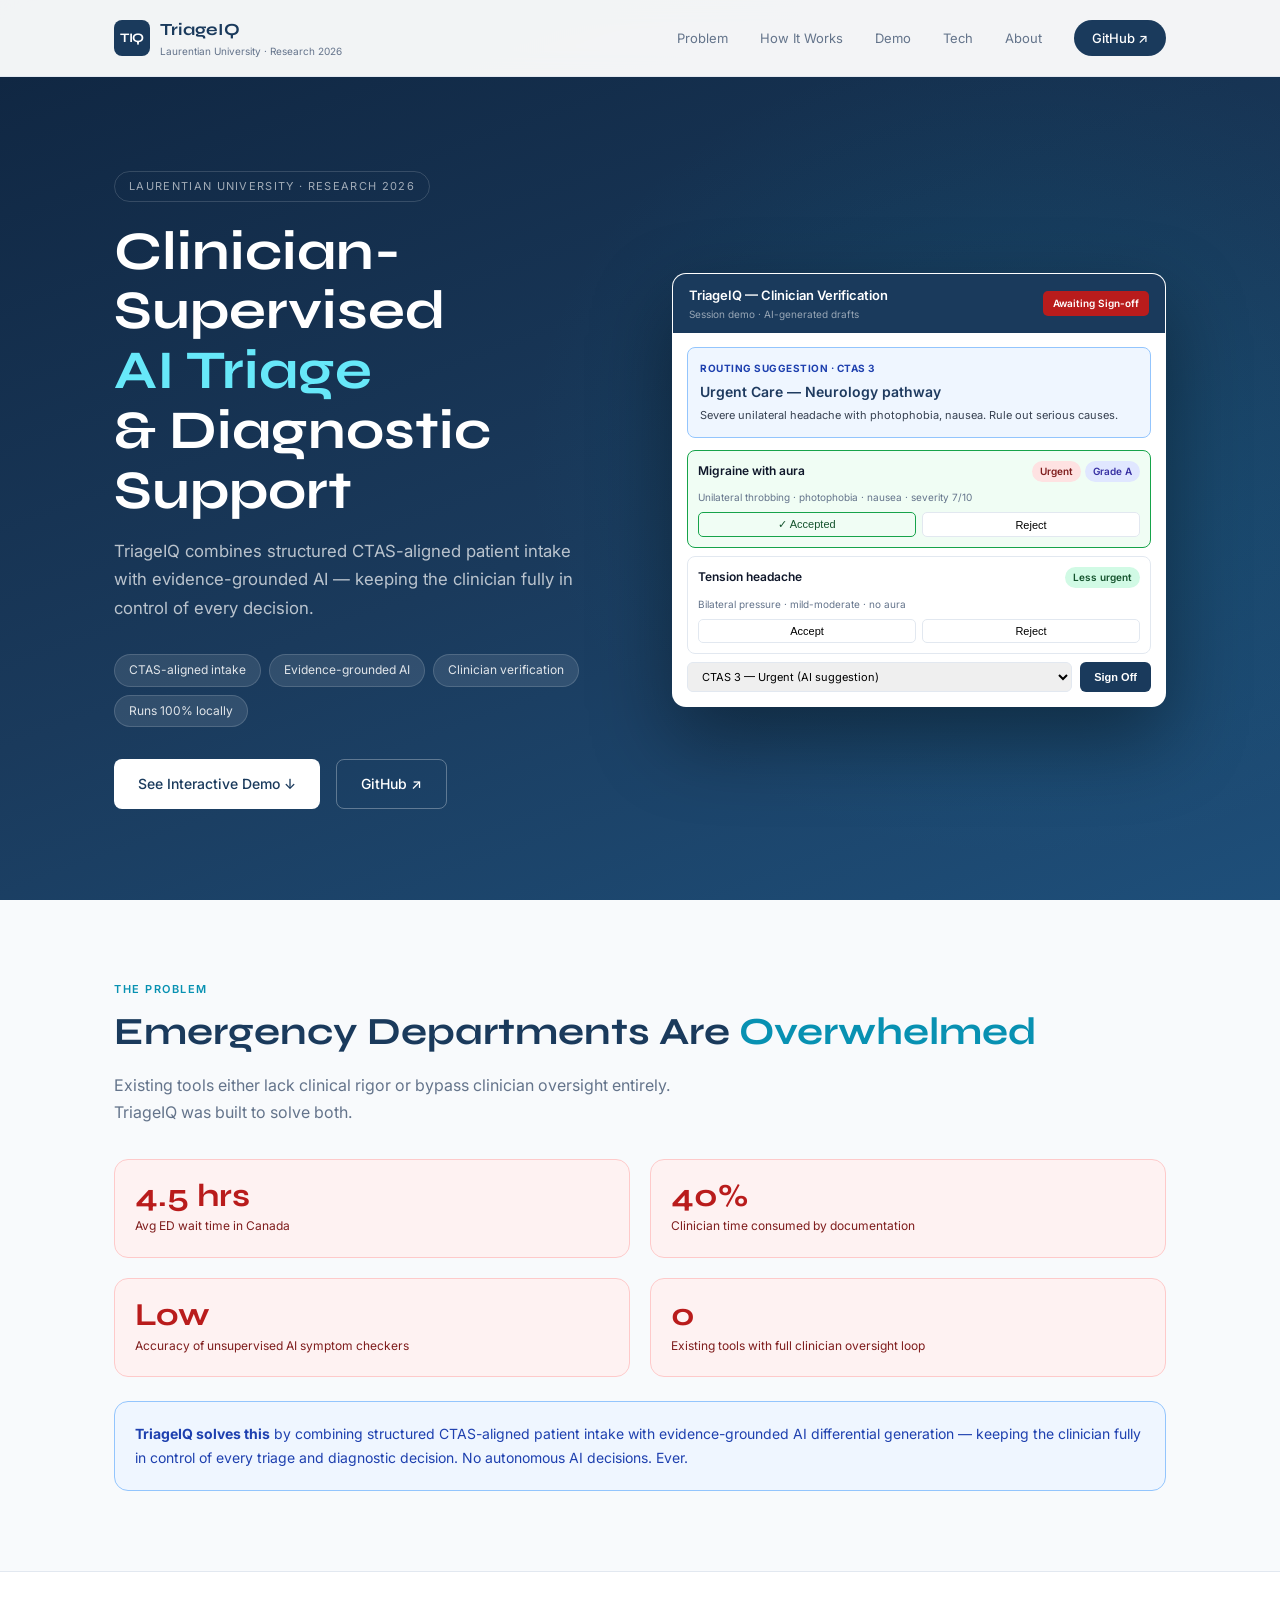
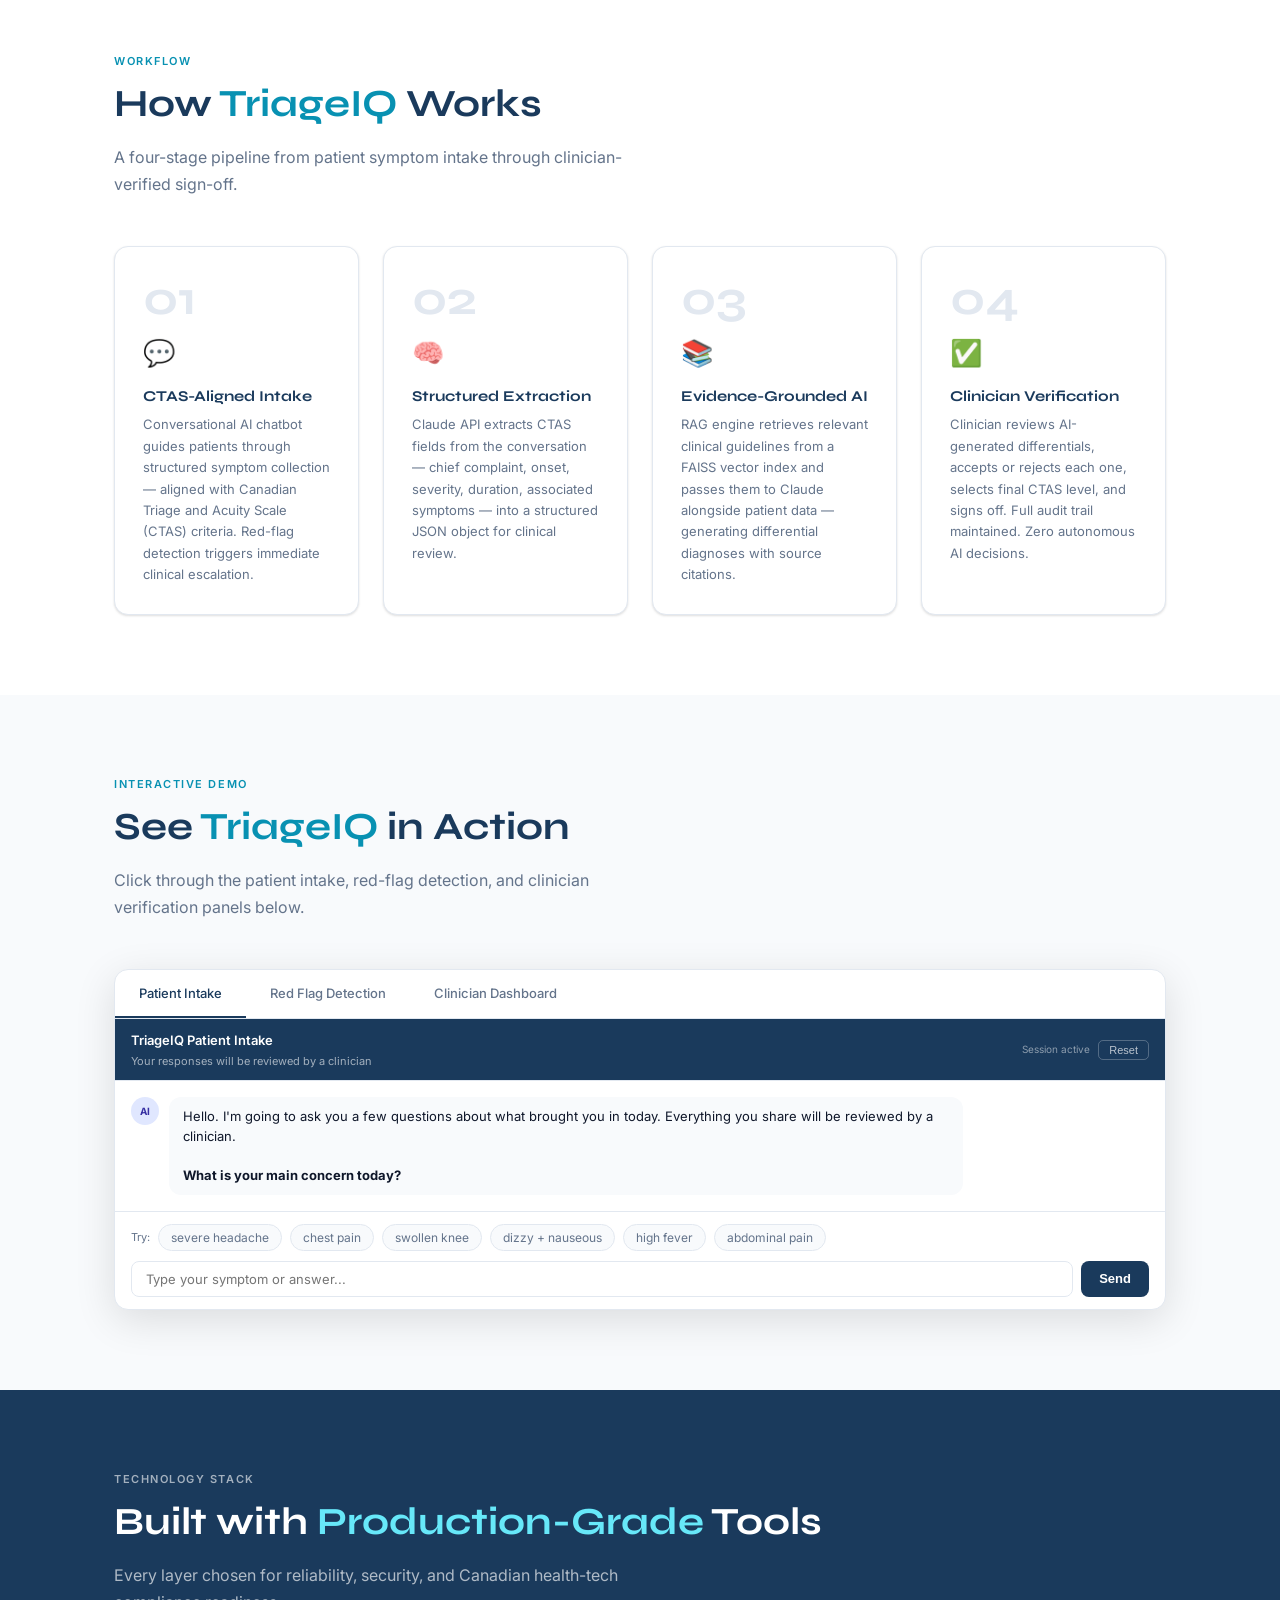
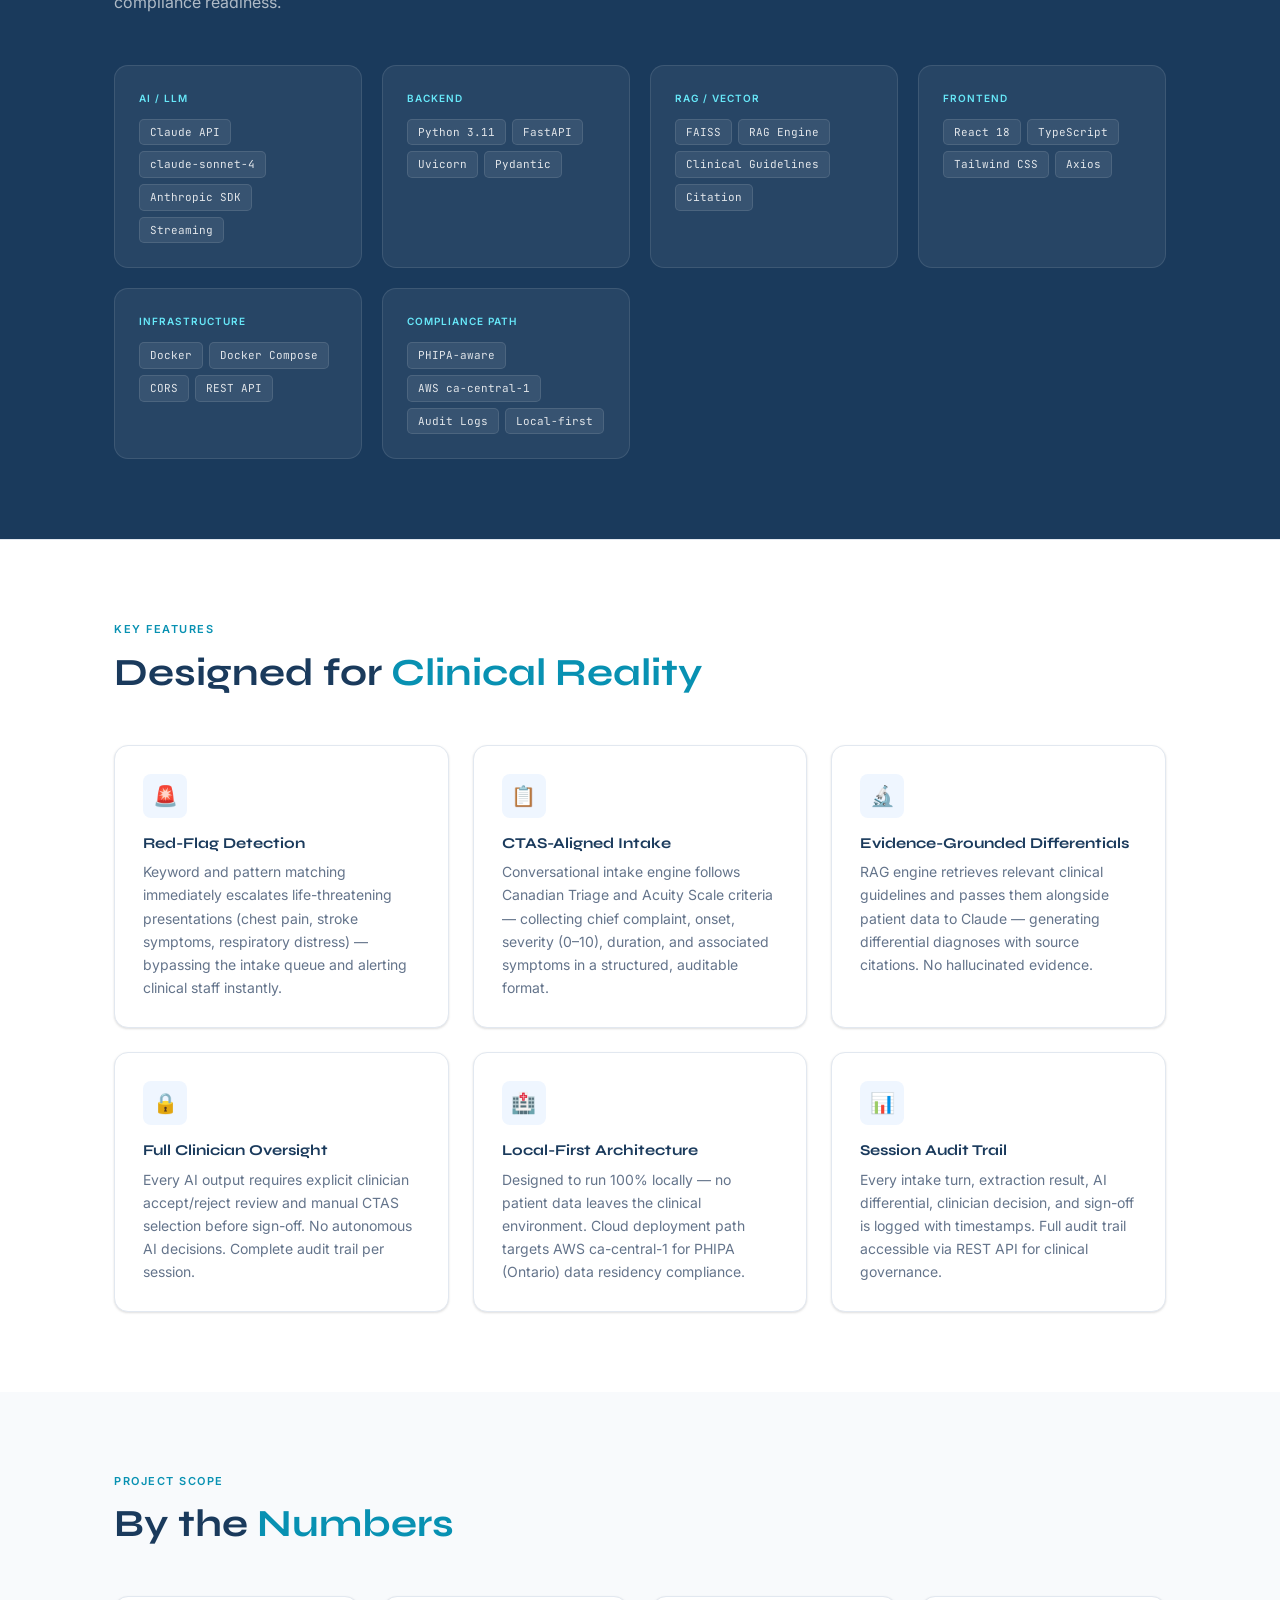
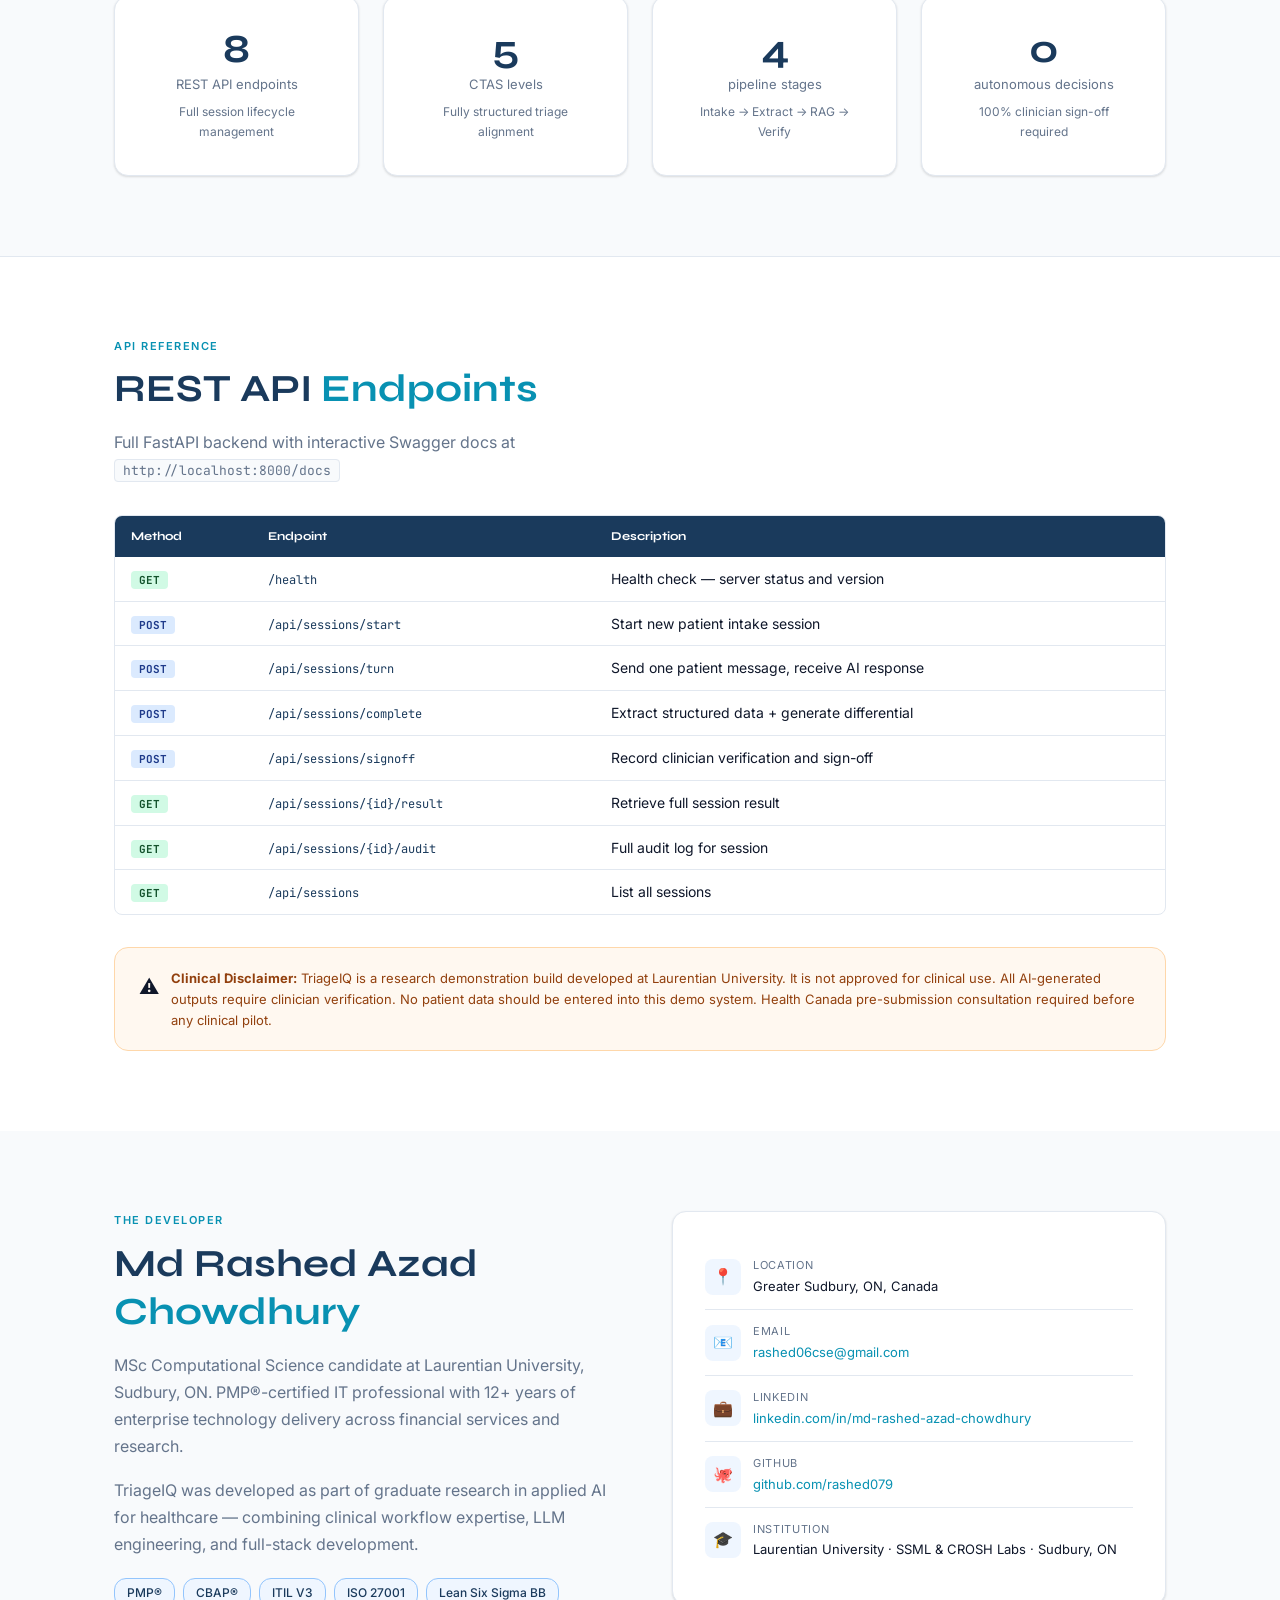
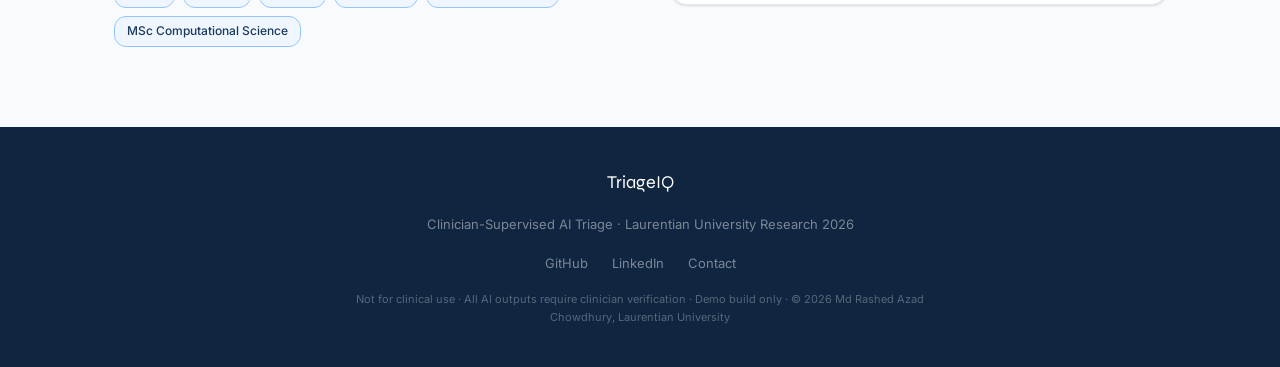
==== commit f5316828: "Add files via upload" ====
--- a/github-pages/index.html
+++ b/github-pages/index.html
@@ -342,20 +342,31 @@
         <div class="dp-tab" onclick="showTab('redflag',this)">Red Flag Detection</div>
         <div class="dp-tab" onclick="showTab('clinician',this)">Clinician Dashboard</div>
       </div>
-      <div id="tab-intake" class="dp-body">
-        <div style="background:var(--navy);padding:10px 16px;display:flex;justify-content:space-between;align-items:center;margin:-1.5rem -1.5rem 1rem;border-bottom:1px solid var(--border)">
+      <div id="tab-intake" class="dp-body" style="padding:0">
+        <div style="background:var(--navy);padding:10px 16px;display:flex;justify-content:space-between;align-items:center;border-bottom:1px solid var(--border)">
           <div><div style="font-weight:600;font-size:13px;color:#fff">TriageIQ Patient Intake</div><div style="font-size:11px;color:rgba(255,255,255,.6)">Your responses will be reviewed by a clinician</div></div>
-          <div style="background:rgba(255,255,255,.15);border-radius:6px;padding:3px;display:flex;gap:2px">
-            <div style="padding:4px 10px;background:#fff;border-radius:4px;font-size:11px;font-weight:600;color:var(--navy)">Text</div>
-            <div style="padding:4px 10px;font-size:11px;color:rgba(255,255,255,.8)">Audio</div>
+          <div style="display:flex;gap:8px;align-items:center">
+            <span id="intake-status" style="font-size:10px;color:rgba(255,255,255,.5)">Session active</span>
+            <button onclick="resetChat()" style="padding:3px 10px;border:1px solid rgba(255,255,255,.25);background:transparent;color:rgba(255,255,255,.7);border-radius:5px;font-size:11px;cursor:pointer">Reset</button>
           </div>
         </div>
-        <div class="chat-demo" id="intake-chat">
-          <div class="cm"><div class="av">AI</div><div class="bub ai">Hello. I'm going to ask you a few questions about what brought you in today. Everything you share will be reviewed by a clinician.<br><br>What is your main concern today?</div></div>
-        </div>
-        <div style="display:flex;gap:8px;margin-top:1rem;flex-wrap:wrap">
-          <button class="btn" style="padding:8px 16px;font-size:13px;background:var(--surface);border:1px solid var(--border);color:var(--text)" onclick="addMsg('intake-chat','I have a severe headache on one side','Severe unilateral headache for 3 hours, with sensitivity to light and feeling nauseous.')">Try: headache</button>
-          <button class="btn" style="padding:8px 16px;font-size:13px;background:var(--surface);border:1px solid var(--border);color:var(--text)" onclick="addMsg('intake-chat','My knee is swollen and painful','How long has your knee been swollen? And did you injure it or did it come on gradually?')">Try: knee pain</button>
+        <div id="intake-chat" style="padding:1rem;display:flex;flex-direction:column;gap:10px;max-height:340px;overflow-y:auto">
+          <div class="cm"><div class="av">AI</div><div class="bub ai">Hello. I'm going to ask you a few questions about what brought you in today. Everything you share will be reviewed by a clinician.<br><br><strong>What is your main concern today?</strong></div></div>
+        </div>
+        <div style="border-top:1px solid var(--border);padding:.75rem 1rem">
+          <div style="display:flex;gap:8px;margin-bottom:.6rem;flex-wrap:wrap">
+            <span style="font-size:11px;color:var(--muted);align-self:center">Try:</span>
+            <button class="qbtn" onclick="quickSend('I have a severe headache')">severe headache</button>
+            <button class="qbtn" onclick="quickSend('chest pain and shortness of breath')">chest pain</button>
+            <button class="qbtn" onclick="quickSend('my knee is swollen')">swollen knee</button>
+            <button class="qbtn" onclick="quickSend('I feel dizzy and nauseous')">dizzy + nauseous</button>
+            <button class="qbtn" onclick="quickSend('I have a high fever')">high fever</button>
+            <button class="qbtn" onclick="quickSend('abdominal pain')">abdominal pain</button>
+          </div>
+          <div style="display:flex;gap:8px">
+            <input id="chat-input" type="text" placeholder="Type your symptom or answer..." style="flex:1;padding:9px 14px;border:1px solid var(--border);border-radius:var(--r);font-size:13px;font-family:var(--fb);outline:none" onkeydown="if(event.key==='Enter')sendChat()">
+            <button onclick="sendChat()" style="padding:9px 18px;background:var(--navy);color:#fff;border:none;border-radius:var(--r);font-size:13px;font-weight:600;cursor:pointer;transition:background .2s" onmouseover="this.style.background='var(--navy-l)'" onmouseout="this.style.background='var(--navy)'">Send</button>
+          </div>
         </div>
       </div>
       <div id="tab-redflag" class="dp-body" style="display:none">
@@ -519,7 +530,7 @@
       <div class="cc">
         <div class="cr"><div class="ci">📍</div><div><div class="cla">Location</div><div class="cva">Greater Sudbury, ON, Canada</div></div></div>
         <div class="cr"><div class="ci">📧</div><div><div class="cla">Email</div><div class="cva"><a href="mailto:rashed06cse@gmail.com">rashed06cse@gmail.com</a></div></div></div>
-        <div class="cr"><div class="ci">💼</div><div><div class="cla">LinkedIn</div><div class="cva"><a href="https://www.linkedin.com/in/md-rashed-azad-chowdhury-pmp%C2%AE-a145325a/" target="_blank" rel="noopener">linkedin.com/in/rashed-azad</a></div></div></div>
+        <div class="cr"><div class="ci">💼</div><div><div class="cla">LinkedIn</div><div class="cva"><a href="https://www.linkedin.com/in/md-rashed-azad-chowdhury-pmp%C2%AE-a145325a/" target="_blank" rel="noopener">linkedin.com/in/md-rashed-azad-chowdhury</a></div></div></div>
         <div class="cr"><div class="ci">🐙</div><div><div class="cla">GitHub</div><div class="cva"><a href="https://github.com/rashed079" target="_blank" rel="noopener">github.com/rashed079</a></div></div></div>
         <div class="cr"><div class="ci">🎓</div><div><div class="cla">Institution</div><div class="cva">Laurentian University · SSML & CROSH Labs · Sudbury, ON</div></div></div>
       </div>
@@ -557,22 +568,179 @@
   btn.classList.add('active');
 }
 
-// Intake chat simulation
-function addMsg(chatId, userMsg, aiReply) {
-  const chat = document.getElementById(chatId);
-  const u = document.createElement('div');
-  u.className = 'cm u';
-  u.innerHTML = `<div class="bub u">${userMsg}</div>`;
-  chat.appendChild(u);
-  setTimeout(()=>{
-    const a = document.createElement('div');
-    a.className = 'cm';
-    a.innerHTML = `<div class="av">AI</div><div class="bub ai">${aiReply}</div>`;
-    chat.appendChild(a);
-    chat.scrollTop = chat.scrollHeight;
-  }, 800);
+// ── Full conversational intake engine ─────────────────────
+// Each pattern: { match: [keywords], responses: [follow-up questions in order] }
+const FLOWS = [
+  { match: ['chest pain','cannot breathe','can\'t breathe','shortness of breath','heart'],
+    redFlag: true,
+    responses: [] },
+  { match: ['headache','head pain','migraine','head ache','head is pounding'],
+    responses: [
+      'How severe is the pain on a scale of 0–10, and how long has it been going on?',
+      'Are you experiencing any sensitivity to light, nausea, or visual disturbances?',
+      'Is the pain on one side or all over? Did it come on suddenly or gradually?',
+      'Do you have any history of migraines, or is this different from your usual headaches?',
+      'Thank you. Based on your responses I\'m flagging this as a <strong>potential CTAS 3 — Urgent</strong> presentation. A clinician will review your intake now.'
+    ]
+  },
+  { match: ['knee','leg pain','knee swollen','knee pain'],
+    responses: [
+      'How long has your knee been swollen, and did you injure it or did it come on gradually?',
+      'Can you bear weight on it? And how severe is the pain — 0 to 10?',
+      'Is there any redness, warmth, or fever alongside the swelling?',
+      'Do you have any history of arthritis, gout, or previous knee injuries?',
+      'Thank you. This sounds like a <strong>CTAS 4 — Less Urgent</strong> presentation. A clinician will assess you shortly.'
+    ]
+  },
+  { match: ['dizzy','dizziness','nausea','nauseated','nauseous','light headed','lightheaded'],
+    responses: [
+      'How long have you been feeling dizzy, and is the room spinning or do you feel faint?',
+      'Have you vomited, or just felt nauseous? Any recent falls?',
+      'Are you also experiencing any chest pain, shortness of breath, or weakness on one side of your body?',
+      'Have you eaten and had fluids today? Any recent fever or illness?',
+      'Thank you. I\'m flagging this as <strong>CTAS 3 — Urgent</strong> given the combination of symptoms. A clinician will review shortly.'
+    ]
+  },
+  { match: ['fever','temperature','hot','chills','sweating','flu'],
+    responses: [
+      'How high is your fever, and how long have you had it?',
+      'Do you have any other symptoms — sore throat, cough, body aches, or rash?',
+      'Have you taken any medication to bring the fever down? If so, did it help?',
+      'Are you immunocompromised, pregnant, or do you have any chronic conditions?',
+      'Thank you. Based on your responses this looks like a <strong>CTAS 4 — Less Urgent</strong> presentation. You\'ll be seen shortly.'
+    ]
+  },
+  { match: ['stomach','abdominal','abdomen','belly','gut','bowel','vomit'],
+    responses: [
+      'Where exactly is the pain — upper, lower, left, right, or all over your abdomen?',
+      'How severe is it on a scale of 0–10, and did it come on suddenly or gradually?',
+      'Any vomiting, diarrhoea, blood in your stool, or last bowel movement?',
+      'Have you had any recent surgeries, or do you have any known conditions like Crohn\'s or appendix issues?',
+      'Thank you. I\'m flagging this for <strong>CTAS 3 — Urgent</strong> clinical review given the severity you\'ve described.'
+    ]
+  },
+];
+
+// Per-session state
+let chatState = { flowIdx: -1, step: 0, done: false };
+
+function matchFlow(input) {
+  const lower = input.toLowerCase();
+  for (let i = 0; i < FLOWS.length; i++) {
+    if (FLOWS[i].match.some(kw => lower.includes(kw))) return i;
+  }
+  return -1;
+}
+
+function appendMsg(role, html) {
+  const chat = document.getElementById('intake-chat');
+  const div = document.createElement('div');
+  div.className = 'cm' + (role==='user' ? ' u' : '');
+  div.innerHTML = role === 'user'
+    ? `<div class="bub u">${html}</div>`
+    : `<div class="av">AI</div><div class="bub ai">${html}</div>`;
+  chat.appendChild(div);
   chat.scrollTop = chat.scrollHeight;
 }
+
+function appendTyping() {
+  const chat = document.getElementById('intake-chat');
+  const div = document.createElement('div');
+  div.className = 'cm'; div.id = 'typing-ind';
+  div.innerHTML = `<div class="av">AI</div><div class="bub ai" style="padding:10px 14px"><div style="display:flex;gap:4px"><span style="width:6px;height:6px;border-radius:50%;background:#9ca3af;animation:bounce2 .9s ease-in-out infinite;display:inline-block"></span><span style="width:6px;height:6px;border-radius:50%;background:#9ca3af;animation:bounce2 .9s ease-in-out .15s infinite;display:inline-block"></span><span style="width:6px;height:6px;border-radius:50%;background:#9ca3af;animation:bounce2 .9s ease-in-out .3s infinite;display:inline-block"></span></div></div>`;
+  chat.appendChild(div);
+  chat.scrollTop = chat.scrollHeight;
+}
+
+function removeTyping() {
+  const t = document.getElementById('typing-ind');
+  if (t) t.remove();
+}
+
+function sendChat() {
+  if (chatState.done) return;
+  const input = document.getElementById('chat-input');
+  const text = input.value.trim();
+  if (!text) return;
+  input.value = '';
+  appendMsg('user', text);
+  appendTyping();
+
+  setTimeout(() => {
+    removeTyping();
+    // Red flag check first — any input can trigger it
+    const lower = text.toLowerCase();
+    const redFlags = ['chest pain','cannot breathe','can\'t breathe','shortness of breath','stroke','unconscious','not breathing','crushing pain','heart attack'];
+    if (redFlags.some(f => lower.includes(f))) {
+      showRedFlagInline();
+      return;
+    }
+
+    if (chatState.flowIdx === -1) {
+      // First message — match a flow
+      chatState.flowIdx = matchFlow(text);
+      chatState.step = 0;
+      if (chatState.flowIdx === -1) {
+        appendMsg('ai', 'I understand. Can you tell me more — how severe is the discomfort on a scale of 0 to 10, and how long has it been going on?');
+      } else {
+        const flow = FLOWS[chatState.flowIdx];
+        appendMsg('ai', flow.responses[0]);
+        chatState.step = 1;
+      }
+    } else {
+      const flow = FLOWS[chatState.flowIdx];
+      if (chatState.step < flow.responses.length) {
+        appendMsg('ai', flow.responses[chatState.step]);
+        chatState.step++;
+        if (chatState.step >= flow.responses.length) {
+          chatState.done = true;
+          document.getElementById('chat-input').disabled = true;
+          document.getElementById('chat-input').placeholder = 'Intake complete — clinician review in progress';
+          document.getElementById('intake-status').textContent = '✓ Complete';
+          document.getElementById('intake-status').style.color = '#86efac';
+        }
+      } else {
+        appendMsg('ai', 'Thank you. Your intake is now complete and a clinician will review your case shortly.');
+        chatState.done = true;
+      }
+    }
+  }, 900);
+}
+
+function quickSend(text) {
+  document.getElementById('chat-input').value = text;
+  sendChat();
+}
+
+function showRedFlagInline() {
+  const chat = document.getElementById('intake-chat');
+  const div = document.createElement('div');
+  div.innerHTML = `<div style="background:#fef2f2;border:1px solid #fecaca;border-radius:var(--r);padding:.75rem 1rem;font-size:13px;color:#7f1d1d;display:flex;align-items:flex-start;gap:8px"><span class="pulse-dot"></span><div><strong>Clinical team alerted.</strong> Please remain where you are — someone will be with you immediately. Do not move.</div></div>`;
+  chat.appendChild(div);
+  chat.scrollTop = chat.scrollHeight;
+  chatState.done = true;
+  document.getElementById('chat-input').disabled = true;
+  document.getElementById('chat-input').placeholder = '🚨 Emergency escalation triggered';
+  document.getElementById('intake-status').textContent = '🚨 Escalated';
+  document.getElementById('intake-status').style.color = '#f87171';
+}
+
+function resetChat() {
+  chatState = { flowIdx: -1, step: 0, done: false };
+  const chat = document.getElementById('intake-chat');
+  chat.innerHTML = `<div class="cm"><div class="av">AI</div><div class="bub ai">Hello. I'm going to ask you a few questions about what brought you in today. Everything you share will be reviewed by a clinician.<br><br><strong>What is your main concern today?</strong></div></div>`;
+  const inp = document.getElementById('chat-input');
+  inp.disabled = false;
+  inp.value = '';
+  inp.placeholder = 'Type your symptom or answer...';
+  document.getElementById('intake-status').textContent = 'Session active';
+  document.getElementById('intake-status').style.color = 'rgba(255,255,255,.5)';
+}
+
+// Inject bounce animation for typing indicator
+const styleEl = document.createElement('style');
+styleEl.textContent = '@keyframes bounce2{0%,100%{transform:translateY(0)}50%{transform:translateY(-4px)}} .qbtn{padding:5px 12px;border:1px solid var(--border);border-radius:20px;background:var(--surface);font-size:12px;color:var(--muted);cursor:pointer;transition:all .15s;font-family:var(--fb)} .qbtn:hover{border-color:var(--navy);color:var(--navy)}';
+document.head.appendChild(styleEl);
 
 // Mockup accept/reject (hero)
 function mockAccept(id, btn) {
